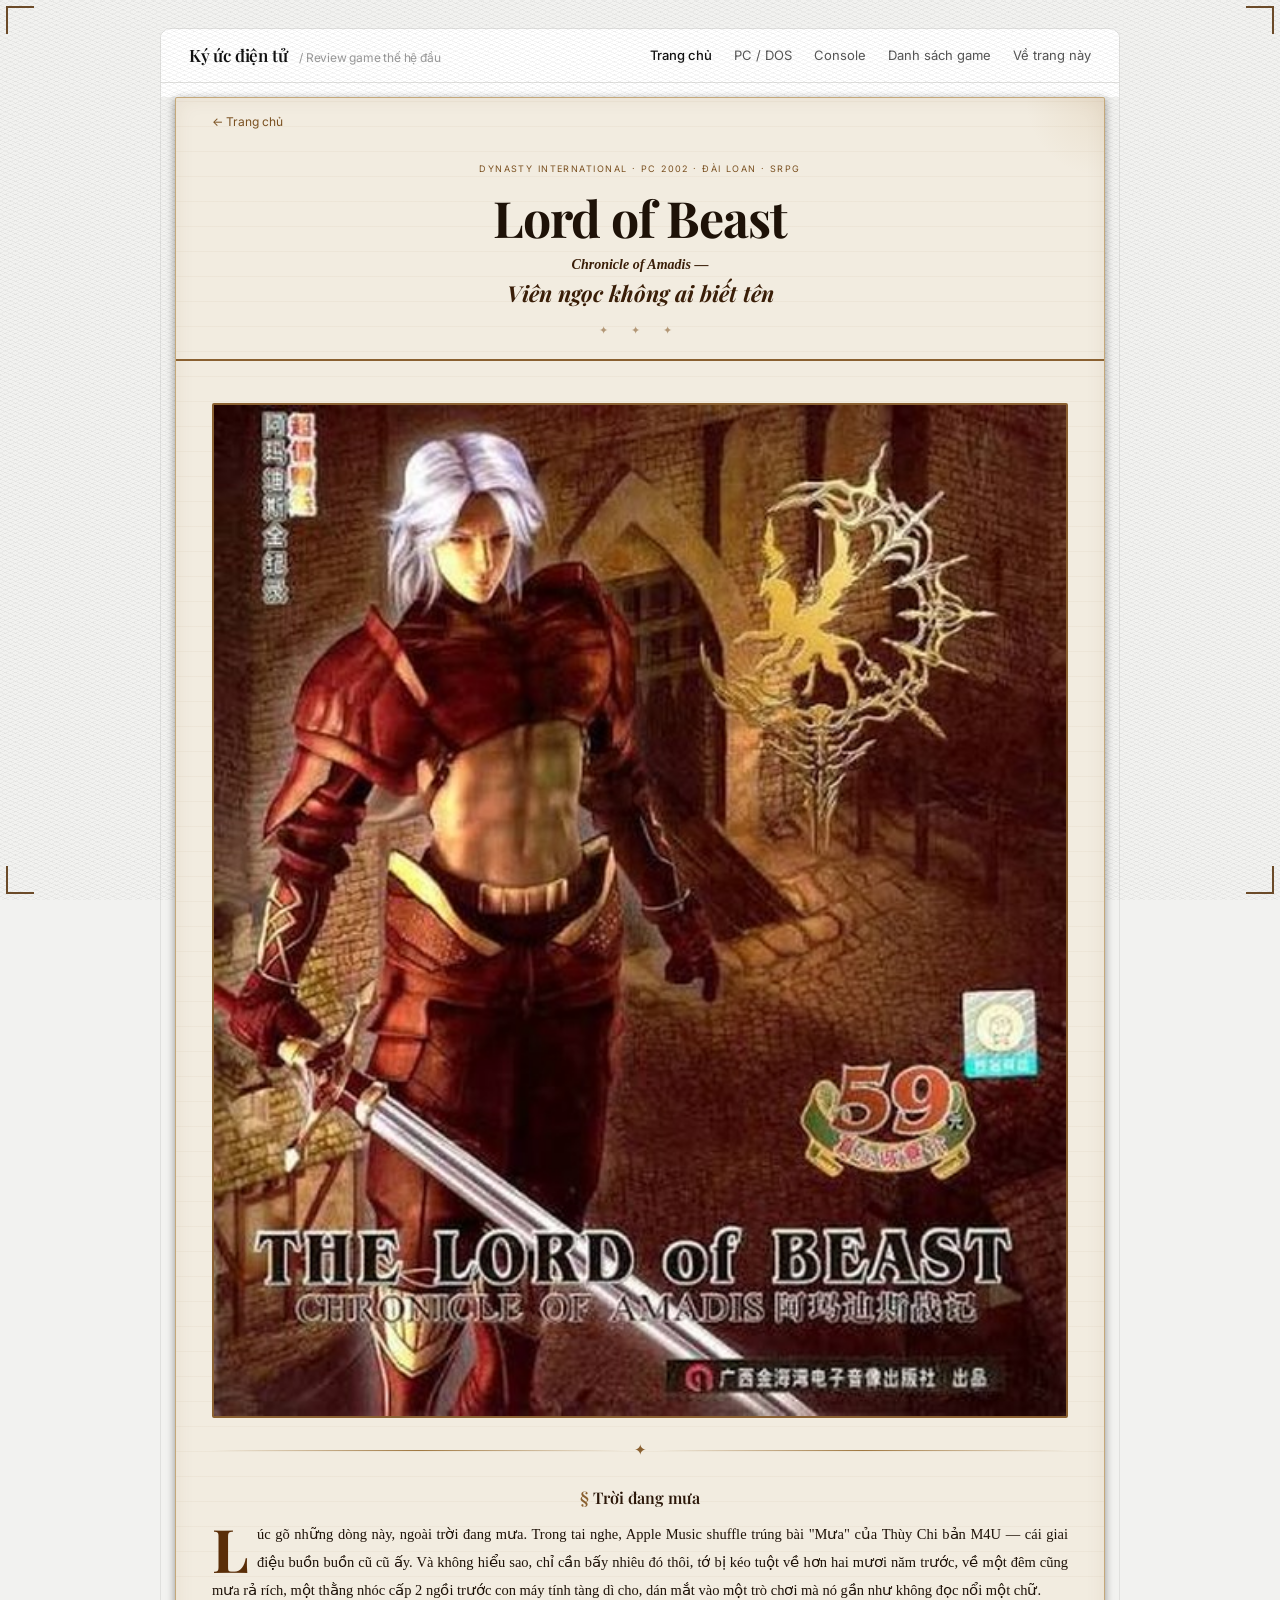
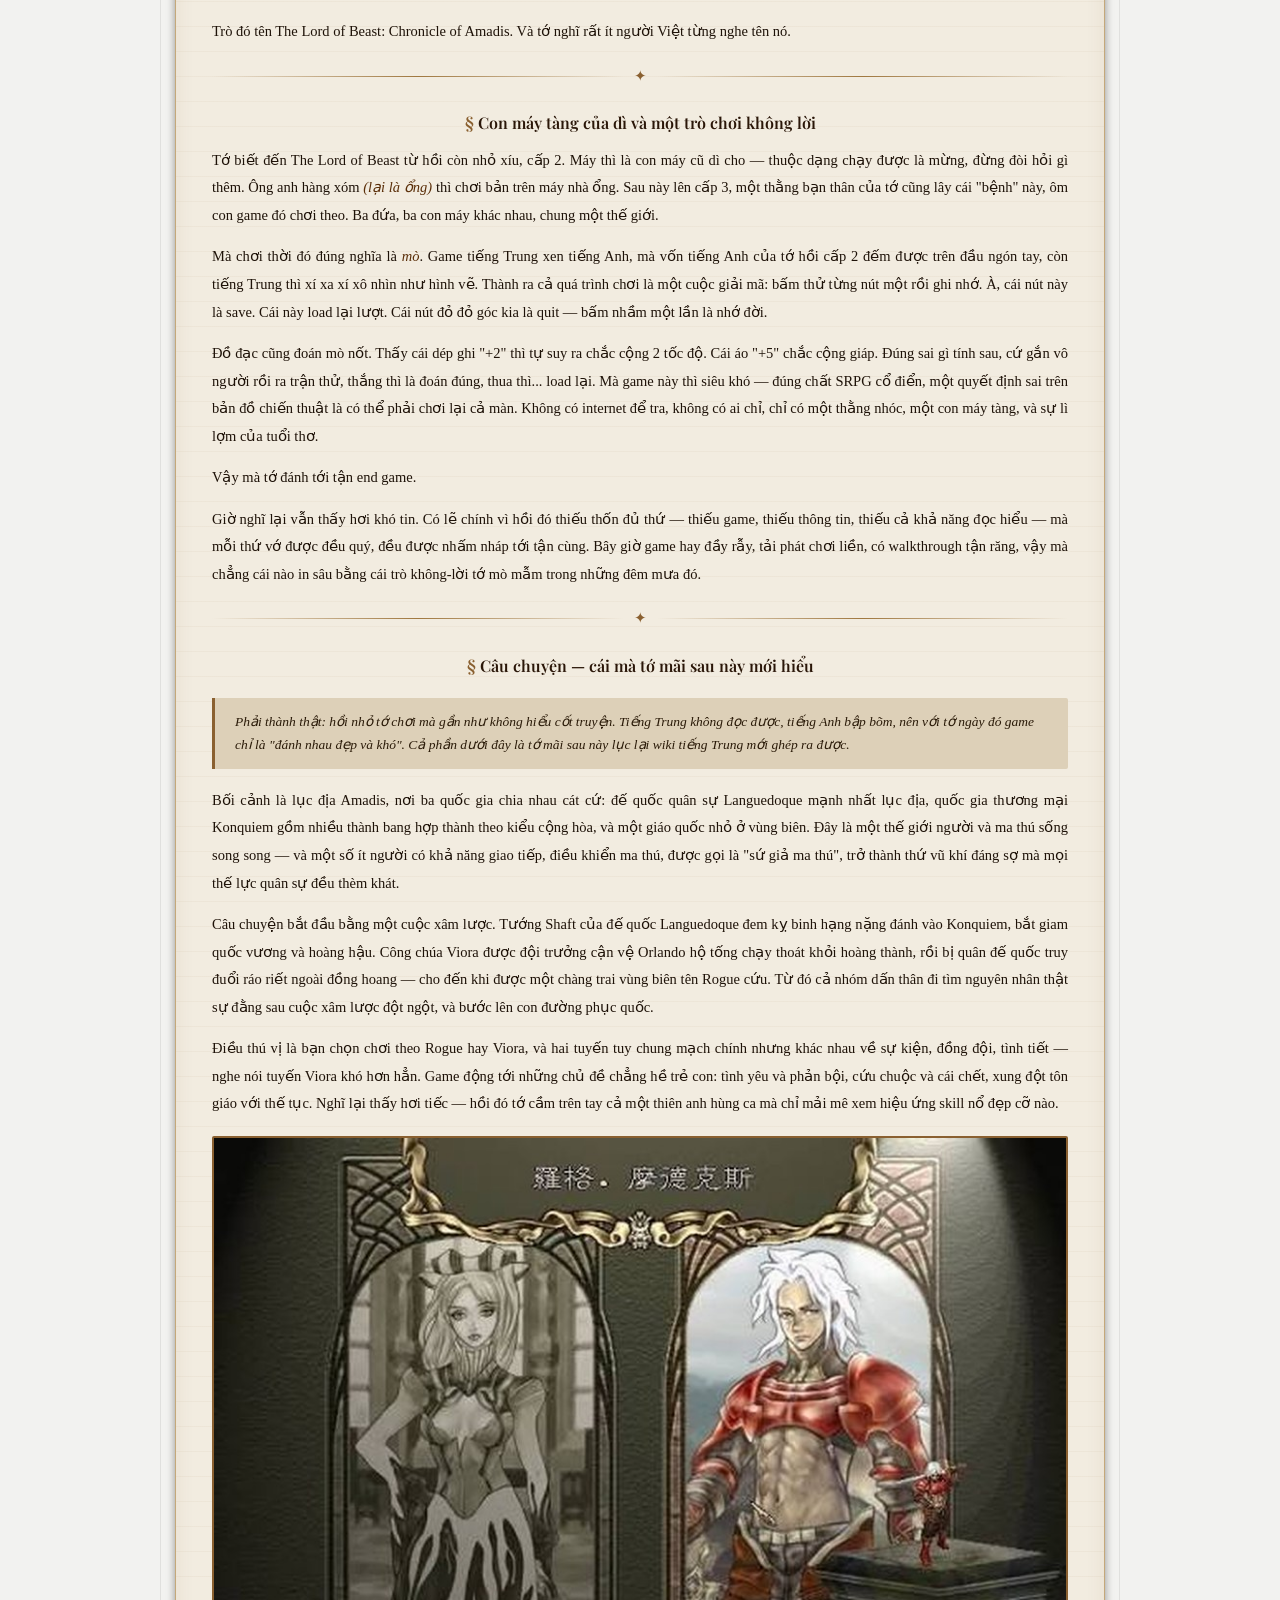
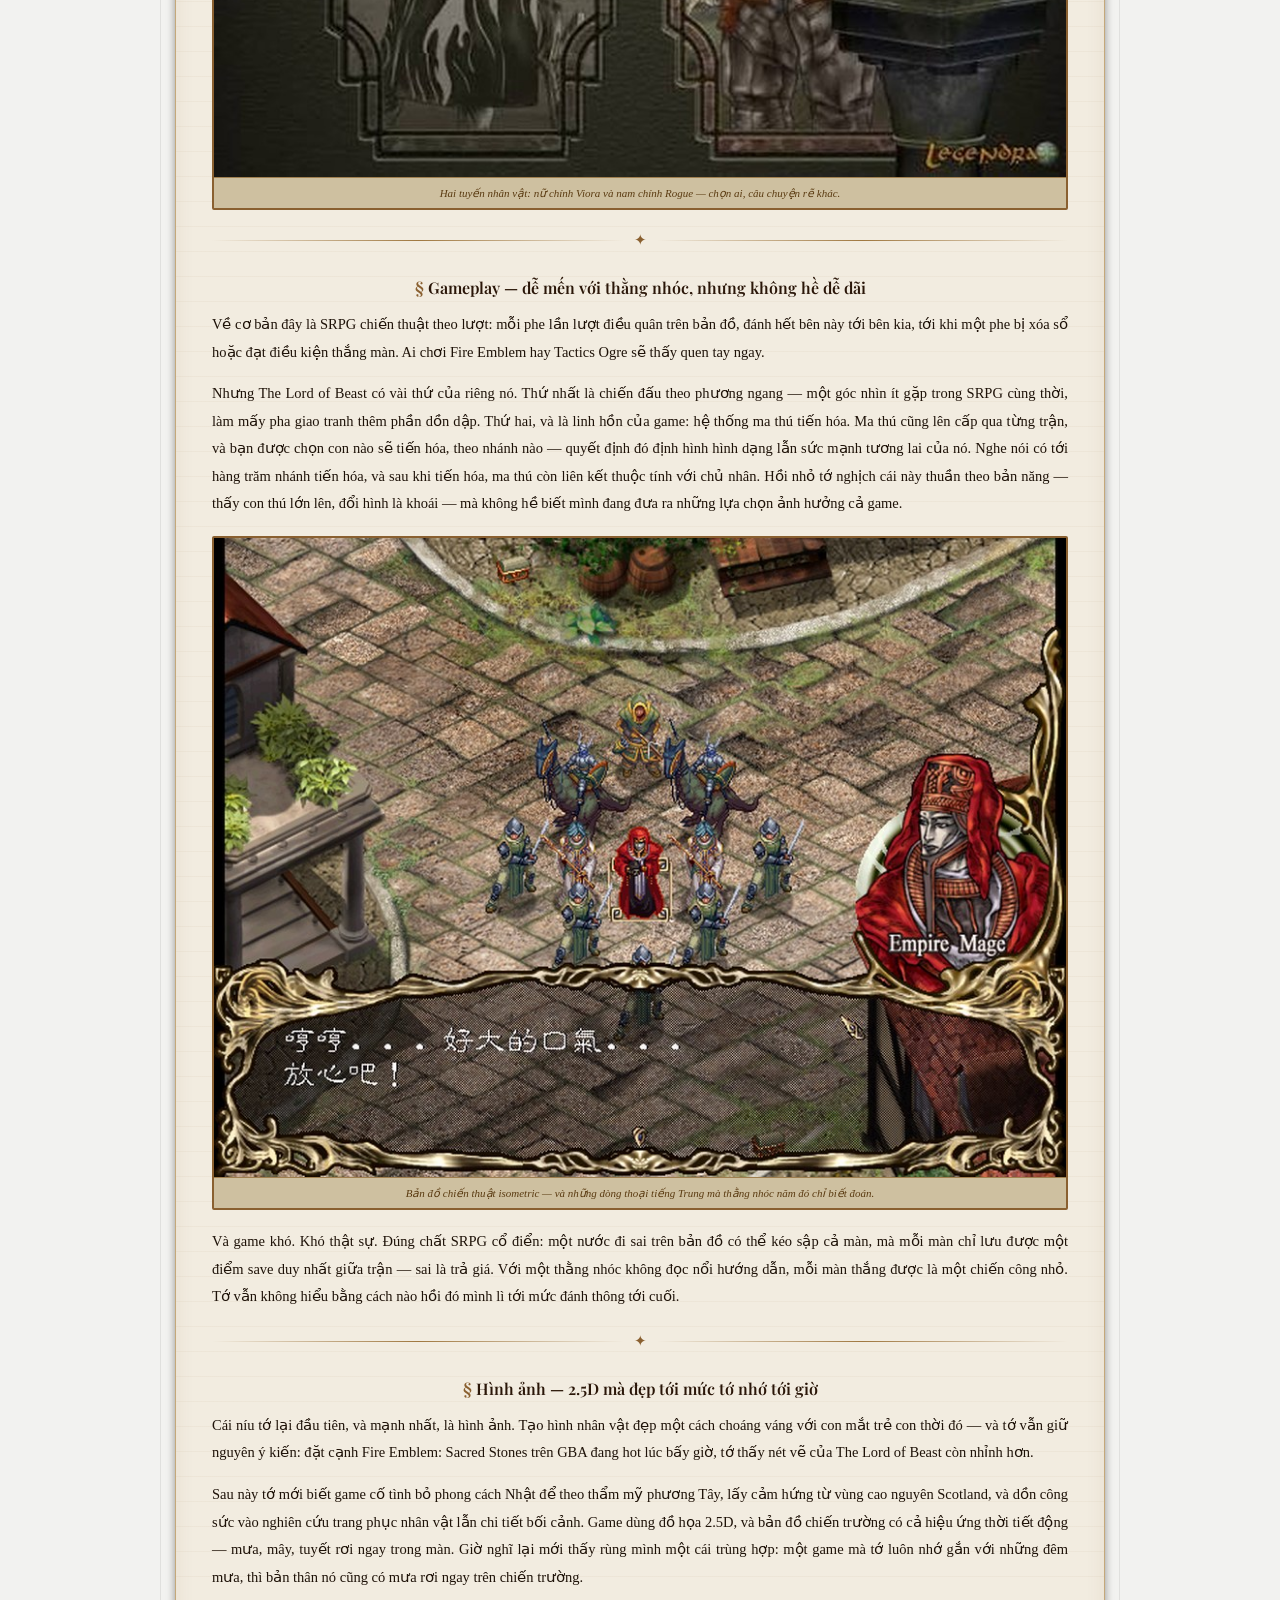
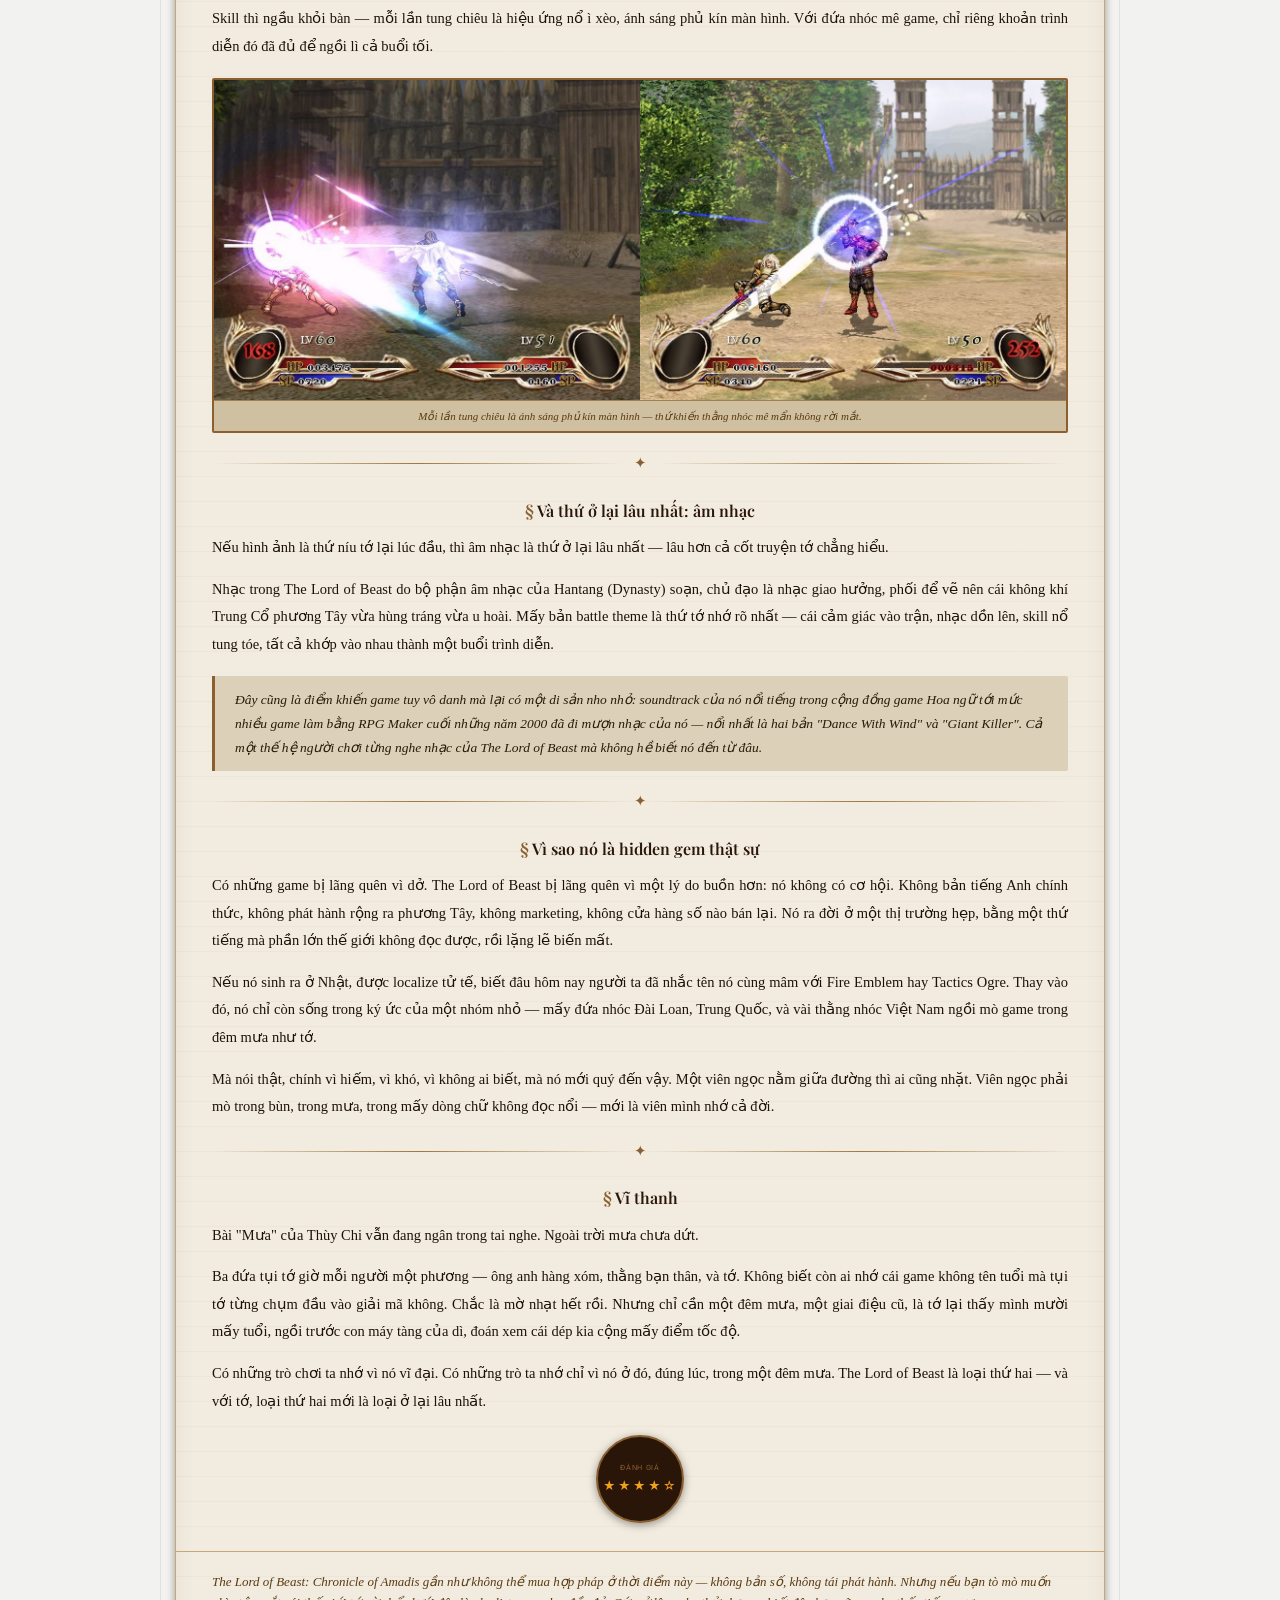
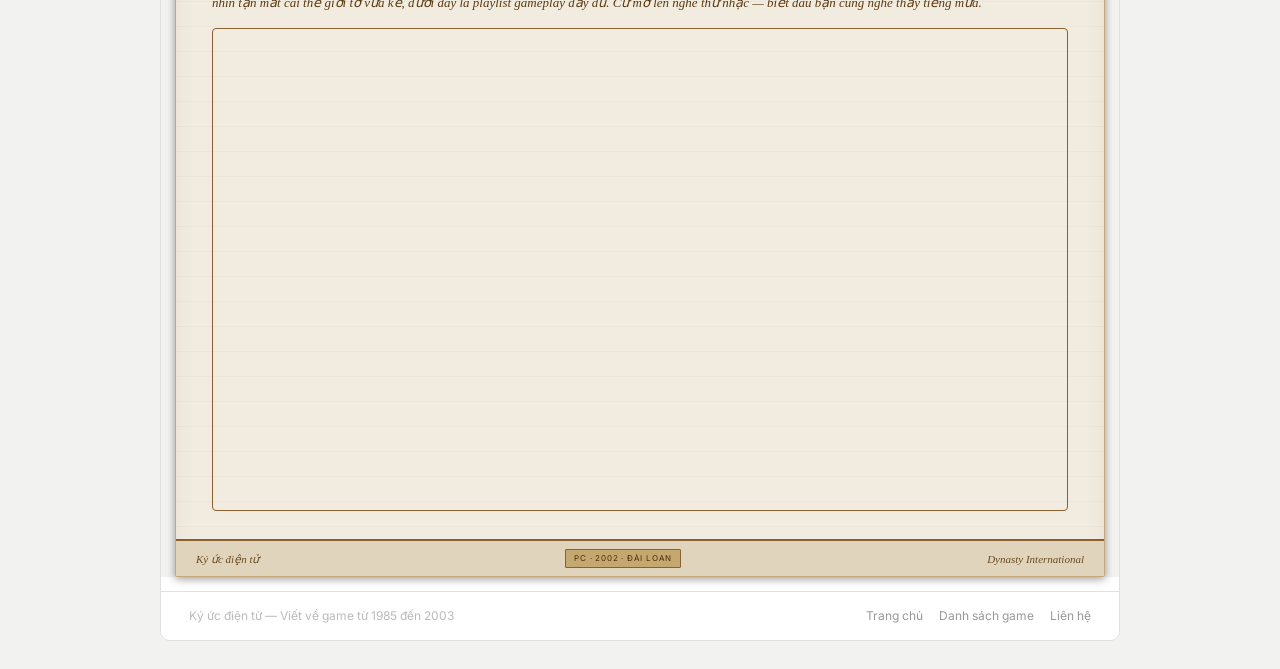
==== amadis.html @ 160c71f7 "Add files via upload" ====
<!DOCTYPE html>
<html lang="vi">
<head>
  <meta charset="UTF-8">
  <meta name="viewport" content="width=device-width, initial-scale=1.0">
  <title>The Lord of Beast — Ký ức điện tử</title>
  <link rel="preconnect" href="https://fonts.googleapis.com">
  <link href="https://fonts.googleapis.com/css2?family=Playfair+Display:ital,wght@0,400;0,600;0,700;1,400;1,700&family=Inter:wght@400;500&family=IM+Fell+English:ital@0;1&display=swap" rel="stylesheet">
  <link rel="stylesheet" href="style.css">
</head>
<body>

<div class="site">

  <!-- ── Nav ── -->
  <header class="topbar">
    <a href="index.html" class="logo">Ký ức điện tử <span>/ Review game thế hệ đầu</span></a>
    <nav>
      <ul>
        <li><a href="index.html" class="active">Trang chủ</a></li>
        <li><a href="#">PC / DOS</a></li>
        <li><a href="#">Console</a></li>
        <li><a href="#">Danh sách game</a></li>
        <li><a href="#">Về trang này</a></li>
      </ul>
    </nav>
  </header>

  <div id="view-amadis" class="view active">
    <div style="padding:0;background:#f2f2f0;">
    <div class="lw">
      <div class="lc2 tl"></div><div class="lc2 tr"></div>
      <div class="lc2 bl"></div><div class="lc2 br"></div>
      <div class="li">
        <div class="pg">
          <div class="pgi">

            <button class="back" onclick="location.href='index.html'">← Trang chủ</button>

            <div class="ph">
              <div class="ey">Dynasty International · PC 2002 · Đài Loan · SRPG</div>
              <div class="gtr">
                <span class="gtm">Lord of Beast</span>
              </div>
              <div class="ps1">Chronicle of Amadis —</div>
              <div class="ps2">Viên ngọc không ai biết tên</div>
              <div class="ho">✦ ✦ ✦</div>
            </div>

            <div class="pb">

              <div class="imf" style="margin-bottom:20px;"><img src="lob-cover.jpg" alt="The Lord of Beast — cover"></div>

              <div class="do">✦</div>
              <h2 class="bh">Trời đang mưa</h2>

              <p class="bp dc">Lúc gõ những dòng này, ngoài trời đang mưa. Trong tai nghe, Apple Music shuffle trúng bài "Mưa" của Thùy Chi bản M4U — cái giai điệu buồn buồn cũ cũ ấy. Và không hiểu sao, chỉ cần bấy nhiêu đó thôi, tớ bị kéo tuột về hơn hai mươi năm trước, về một đêm cũng mưa rả rích, một thằng nhóc cấp 2 ngồi trước con máy tính tàng dì cho, dán mắt vào một trò chơi mà nó gần như không đọc nổi một chữ.</p>

              <p class="bp">Trò đó tên The Lord of Beast: Chronicle of Amadis. Và tớ nghĩ rất ít người Việt từng nghe tên nó.</p>

              <div class="do">✦</div>
              <h2 class="bh">Con máy tàng của dì và một trò chơi không lời</h2>

              <p class="bp">Tớ biết đến The Lord of Beast từ hồi còn nhỏ xíu, cấp 2. Máy thì là con máy cũ dì cho — thuộc dạng chạy được là mừng, đừng đòi hỏi gì thêm. Ông anh hàng xóm <em>(lại là ổng)</em> thì chơi bản trên máy nhà ổng. Sau này lên cấp 3, một thằng bạn thân của tớ cũng lây cái "bệnh" này, ôm con game đó chơi theo. Ba đứa, ba con máy khác nhau, chung một thế giới.</p>

              <p class="bp">Mà chơi thời đó đúng nghĩa là <em>mò</em>. Game tiếng Trung xen tiếng Anh, mà vốn tiếng Anh của tớ hồi cấp 2 đếm được trên đầu ngón tay, còn tiếng Trung thì xí xa xí xô nhìn như hình vẽ. Thành ra cả quá trình chơi là một cuộc giải mã: bấm thử từng nút một rồi ghi nhớ. À, cái nút này là save. Cái này load lại lượt. Cái nút đỏ đỏ góc kia là quit — bấm nhầm một lần là nhớ đời.</p>

              <p class="bp">Đồ đạc cũng đoán mò nốt. Thấy cái dép ghi "+2" thì tự suy ra chắc cộng 2 tốc độ. Cái áo "+5" chắc cộng giáp. Đúng sai gì tính sau, cứ gắn vô người rồi ra trận thử, thắng thì là đoán đúng, thua thì... load lại. Mà game này thì siêu khó — đúng chất SRPG cổ điển, một quyết định sai trên bản đồ chiến thuật là có thể phải chơi lại cả màn. Không có internet để tra, không có ai chỉ, chỉ có một thằng nhóc, một con máy tàng, và sự lì lợm của tuổi thơ.</p>

              <p class="bp">Vậy mà tớ đánh tới tận end game.</p>

              <p class="bp">Giờ nghĩ lại vẫn thấy hơi khó tin. Có lẽ chính vì hồi đó thiếu thốn đủ thứ — thiếu game, thiếu thông tin, thiếu cả khả năng đọc hiểu — mà mỗi thứ vớ được đều quý, đều được nhấm nháp tới tận cùng. Bây giờ game hay đầy rẫy, tải phát chơi liền, có walkthrough tận răng, vậy mà chẳng cái nào in sâu bằng cái trò không-lời tớ mò mẫm trong những đêm mưa đó.</p>

              <div class="do">✦</div>
              <h2 class="bh">Câu chuyện — cái mà tớ mãi sau này mới hiểu</h2>

              <div class="an"><p>Phải thành thật: hồi nhỏ tớ chơi mà gần như không hiểu cốt truyện. Tiếng Trung không đọc được, tiếng Anh bập bõm, nên với tớ ngày đó game chỉ là "đánh nhau đẹp và khó". Cả phần dưới đây là tớ mãi sau này lục lại wiki tiếng Trung mới ghép ra được.</p></div>

              <p class="bp">Bối cảnh là lục địa Amadis, nơi ba quốc gia chia nhau cát cứ: đế quốc quân sự Languedoque mạnh nhất lục địa, quốc gia thương mại Konquiem gồm nhiều thành bang hợp thành theo kiểu cộng hòa, và một giáo quốc nhỏ ở vùng biên. Đây là một thế giới người và ma thú sống song song — và một số ít người có khả năng giao tiếp, điều khiển ma thú, được gọi là "sứ giả ma thú", trở thành thứ vũ khí đáng sợ mà mọi thế lực quân sự đều thèm khát.</p>

              <p class="bp">Câu chuyện bắt đầu bằng một cuộc xâm lược. Tướng Shaft của đế quốc Languedoque đem kỵ binh hạng nặng đánh vào Konquiem, bắt giam quốc vương và hoàng hậu. Công chúa Viora được đội trưởng cận vệ Orlando hộ tống chạy thoát khỏi hoàng thành, rồi bị quân đế quốc truy đuổi ráo riết ngoài đồng hoang — cho đến khi được một chàng trai vùng biên tên Rogue cứu. Từ đó cả nhóm dấn thân đi tìm nguyên nhân thật sự đằng sau cuộc xâm lược đột ngột, và bước lên con đường phục quốc.</p>

              <p class="bp">Điều thú vị là bạn chọn chơi theo Rogue hay Viora, và hai tuyến tuy chung mạch chính nhưng khác nhau về sự kiện, đồng đội, tình tiết — nghe nói tuyến Viora khó hơn hẳn. Game động tới những chủ đề chẳng hề trẻ con: tình yêu và phản bội, cứu chuộc và cái chết, xung đột tôn giáo với thế tục. Nghĩ lại thấy hơi tiếc — hồi đó tớ cầm trên tay cả một thiên anh hùng ca mà chỉ mải mê xem hiệu ứng skill nổ đẹp cỡ nào.</p>

              <div class="imf">
                <img src="lob-chars.jpg" alt="Rogue và Viora">
                <div class="imc">Hai tuyến nhân vật: nữ chính Viora và nam chính Rogue — chọn ai, câu chuyện rẽ khác.</div>
              </div>

              <div class="do">✦</div>
              <h2 class="bh">Gameplay — dễ mến với thằng nhóc, nhưng không hề dễ dãi</h2>

              <p class="bp">Về cơ bản đây là SRPG chiến thuật theo lượt: mỗi phe lần lượt điều quân trên bản đồ, đánh hết bên này tới bên kia, tới khi một phe bị xóa sổ hoặc đạt điều kiện thắng màn. Ai chơi Fire Emblem hay Tactics Ogre sẽ thấy quen tay ngay.</p>

              <p class="bp">Nhưng The Lord of Beast có vài thứ của riêng nó. Thứ nhất là chiến đấu theo phương ngang — một góc nhìn ít gặp trong SRPG cùng thời, làm mấy pha giao tranh thêm phần dồn dập. Thứ hai, và là linh hồn của game: hệ thống ma thú tiến hóa. Ma thú cũng lên cấp qua từng trận, và bạn được chọn con nào sẽ tiến hóa, theo nhánh nào — quyết định đó định hình hình dạng lẫn sức mạnh tương lai của nó. Nghe nói có tới hàng trăm nhánh tiến hóa, và sau khi tiến hóa, ma thú còn liên kết thuộc tính với chủ nhân. Hồi nhỏ tớ nghịch cái này thuần theo bản năng — thấy con thú lớn lên, đổi hình là khoái — mà không hề biết mình đang đưa ra những lựa chọn ảnh hưởng cả game.</p>

              <div class="imf">
                <img src="lob-gameplay.jpg" alt="The Lord of Beast — bản đồ chiến thuật">
                <div class="imc">Bản đồ chiến thuật isometric — và những dòng thoại tiếng Trung mà thằng nhóc năm đó chỉ biết đoán.</div>
              </div>

              <p class="bp">Và game khó. Khó thật sự. Đúng chất SRPG cổ điển: một nước đi sai trên bản đồ có thể kéo sập cả màn, mà mỗi màn chỉ lưu được một điểm save duy nhất giữa trận — sai là trả giá. Với một thằng nhóc không đọc nổi hướng dẫn, mỗi màn thắng được là một chiến công nhỏ. Tớ vẫn không hiểu bằng cách nào hồi đó mình lì tới mức đánh thông tới cuối.</p>

              <div class="do">✦</div>
              <h2 class="bh">Hình ảnh — 2.5D mà đẹp tới mức tớ nhớ tới giờ</h2>

              <p class="bp">Cái níu tớ lại đầu tiên, và mạnh nhất, là hình ảnh. Tạo hình nhân vật đẹp một cách choáng váng với con mắt trẻ con thời đó — và tớ vẫn giữ nguyên ý kiến: đặt cạnh Fire Emblem: Sacred Stones trên GBA đang hot lúc bấy giờ, tớ thấy nét vẽ của The Lord of Beast còn nhỉnh hơn.</p>

              <p class="bp">Sau này tớ mới biết game cố tình bỏ phong cách Nhật để theo thẩm mỹ phương Tây, lấy cảm hứng từ vùng cao nguyên Scotland, và dồn công sức vào nghiên cứu trang phục nhân vật lẫn chi tiết bối cảnh. Game dùng đồ họa 2.5D, và bản đồ chiến trường có cả hiệu ứng thời tiết động — mưa, mây, tuyết rơi ngay trong màn. Giờ nghĩ lại mới thấy rùng mình một cái trùng hợp: một game mà tớ luôn nhớ gắn với những đêm mưa, thì bản thân nó cũng có mưa rơi ngay trên chiến trường.</p>

              <p class="bp">Skill thì ngầu khỏi bàn — mỗi lần tung chiêu là hiệu ứng nổ ì xèo, ánh sáng phủ kín màn hình. Với đứa nhóc mê game, chỉ riêng khoản trình diễn đó đã đủ để ngồi lì cả buổi tối.</p>

              <div class="imf">
                <div class="ig">
                  <img src="lob-skill1.jpg" alt="Skill effect 1">
                  <img src="lob-skill2.jpg" alt="Skill effect 2">
                </div>
                <div class="imc">Mỗi lần tung chiêu là ánh sáng phủ kín màn hình — thứ khiến thằng nhóc mê mẩn không rời mắt.</div>
              </div>

              <div class="do">✦</div>
              <h2 class="bh">Và thứ ở lại lâu nhất: âm nhạc</h2>

              <p class="bp">Nếu hình ảnh là thứ níu tớ lại lúc đầu, thì âm nhạc là thứ ở lại lâu nhất — lâu hơn cả cốt truyện tớ chẳng hiểu.</p>

              <p class="bp">Nhạc trong The Lord of Beast do bộ phận âm nhạc của Hantang (Dynasty) soạn, chủ đạo là nhạc giao hưởng, phối để vẽ nên cái không khí Trung Cổ phương Tây vừa hùng tráng vừa u hoài. Mấy bản battle theme là thứ tớ nhớ rõ nhất — cái cảm giác vào trận, nhạc dồn lên, skill nổ tung tóe, tất cả khớp vào nhau thành một buổi trình diễn.</p>

              <div class="an"><p>Đây cũng là điểm khiến game tuy vô danh mà lại có một di sản nho nhỏ: soundtrack của nó nổi tiếng trong cộng đồng game Hoa ngữ tới mức nhiều game làm bằng RPG Maker cuối những năm 2000 đã đi mượn nhạc của nó — nổi nhất là hai bản "Dance With Wind" và "Giant Killer". Cả một thế hệ người chơi từng nghe nhạc của The Lord of Beast mà không hề biết nó đến từ đâu.</p></div>

              <div class="do">✦</div>
              <h2 class="bh">Vì sao nó là hidden gem thật sự</h2>

              <p class="bp">Có những game bị lãng quên vì dở. The Lord of Beast bị lãng quên vì một lý do buồn hơn: nó không có cơ hội. Không bản tiếng Anh chính thức, không phát hành rộng ra phương Tây, không marketing, không cửa hàng số nào bán lại. Nó ra đời ở một thị trường hẹp, bằng một thứ tiếng mà phần lớn thế giới không đọc được, rồi lặng lẽ biến mất.</p>

              <p class="bp">Nếu nó sinh ra ở Nhật, được localize tử tế, biết đâu hôm nay người ta đã nhắc tên nó cùng mâm với Fire Emblem hay Tactics Ogre. Thay vào đó, nó chỉ còn sống trong ký ức của một nhóm nhỏ — mấy đứa nhóc Đài Loan, Trung Quốc, và vài thằng nhóc Việt Nam ngồi mò game trong đêm mưa như tớ.</p>

              <p class="bp">Mà nói thật, chính vì hiếm, vì khó, vì không ai biết, mà nó mới quý đến vậy. Một viên ngọc nằm giữa đường thì ai cũng nhặt. Viên ngọc phải mò trong bùn, trong mưa, trong mấy dòng chữ không đọc nổi — mới là viên mình nhớ cả đời.</p>

              <div class="do">✦</div>
              <h2 class="bh">Vĩ thanh</h2>

              <p class="bp">Bài "Mưa" của Thùy Chi vẫn đang ngân trong tai nghe. Ngoài trời mưa chưa dứt.</p>

              <p class="bp">Ba đứa tụi tớ giờ mỗi người một phương — ông anh hàng xóm, thằng bạn thân, và tớ. Không biết còn ai nhớ cái game không tên tuổi mà tụi tớ từng chụm đầu vào giải mã không. Chắc là mờ nhạt hết rồi. Nhưng chỉ cần một đêm mưa, một giai điệu cũ, là tớ lại thấy mình mười mấy tuổi, ngồi trước con máy tàng của dì, đoán xem cái dép kia cộng mấy điểm tốc độ.</p>

              <p class="bp">Có những trò chơi ta nhớ vì nó vĩ đại. Có những trò ta nhớ chỉ vì nó ở đó, đúng lúc, trong một đêm mưa. The Lord of Beast là loại thứ hai — và với tớ, loại thứ hai mới là loại ở lại lâu nhất.</p>

              <div class="rs">
                <span class="rl">Đánh giá</span>
                <span class="rr">★★★★☆</span>
              </div>

            </div>

            <div class="sf">
              <p>The Lord of Beast: Chronicle of Amadis gần như không thể mua hợp pháp ở thời điểm này — không bản số, không tái phát hành. Nhưng nếu bạn tò mò muốn nhìn tận mắt cái thế giới tớ vừa kể, dưới đây là playlist gameplay đầy đủ. Cứ mở lên nghe thử nhạc — biết đâu bạn cũng nghe thấy tiếng mưa.</p>
              <div style="position:relative;width:100%;padding-bottom:56.25%;height:0;border-radius:4px;overflow:hidden;border:1px solid #8a6030;">
                <iframe src="https://www.youtube.com/embed/videoseries?list=PL1SC6rO_Guv-L7mruCZFjlSvQzvjaNAbL" frameborder="0" allowfullscreen style="position:absolute;top:0;left:0;width:100%;height:100%;"></iframe>
              </div>
            </div>

            <div class="pf">
              <span class="pft">Ký ức điện tử</span>
              <span class="pfb">PC · 2002 · Đài Loan</span>
              <span class="pft">Dynasty International</span>
            </div>

          </div>
        </div>
      </div>
    </div>
    </div>
  </div>

  <!-- ── Footer ── -->
  <footer class="site-footer">
    <span>Ký ức điện tử — Viết về game từ 1985 đến 2003</span>
    <nav style="display:flex;gap:16px;">
      <a href="index.html">Trang chủ</a>
      <a href="#">Danh sách game</a>
      <a href="#">Liên hệ</a>
    </nav>
  </footer>

</div>

</body>
</html>
---- style.css ----
/* ============================================================
   KÝ ỨC ĐIỆN TỬ — style.css
   Toàn bộ giao diện của website nằm trong file này.
   Muốn đổi font / màu nền / theme: chỉ cần sửa file này,
   mọi trang sẽ tự động thay đổi theo.
   ============================================================ */

    *, *::before, *::after { box-sizing: border-box; margin: 0; padding: 0; }

    body {
      background: #f2f2f0;
      font-family: 'Inter', sans-serif;
      font-size: 15px;
      line-height: 1.65;
      color: #111;
    }

    /* ── Wrapper ── */
    .site {
      max-width: 960px;
      margin: 28px auto;
      background: #fff;
      border: 1px solid #e0e0de;
      border-radius: 10px;
      overflow: hidden;
    }

    /* ── Nav ── */
    .topbar {
      border-bottom: 1px solid #e0e0de;
      padding: 0 28px;
      display: flex;
      align-items: center;
      justify-content: space-between;
      height: 54px;
      background: #fff;
    }
    .logo {
      font-family: 'Playfair Display', serif;
      font-size: 17px;
      font-weight: 600;
      color: #111;
      text-decoration: none;
      letter-spacing: -0.2px;
    }
    .logo span {
      color: #999;
      font-size: 12px;
      font-weight: 400;
      font-family: 'Inter', sans-serif;
      margin-left: 8px;
    }
    nav ul { display: flex; gap: 22px; list-style: none; }
    nav a { color: #555; font-size: 13px; text-decoration: none; }
    nav a:hover, nav a.active { color: #111; font-weight: 500; }

    /* ── Page views ── */
    .view { display: none; }
    .view.active { display: block; }

    /* ══════════════════════════════
       HOME VIEW
    ══════════════════════════════ */

    /* Featured */
    .hero {
      background: #f7f6f3;
      border-bottom: 1px solid #e0e0de;
      padding: 22px 28px;
      display: flex;
      align-items: center;
      gap: 18px;
      cursor: pointer;
    }
    .hero:hover .hero-title { text-decoration: underline; }
    .hero-label { font-size: 10px; font-weight: 500; letter-spacing: 0.07em; text-transform: uppercase; color: #999; margin-bottom: 5px; }
    .hero-title { font-family: 'Playfair Display', serif; font-size: 21px; font-weight: 600; color: #111; line-height: 1.3; }
    .hero-sub { font-size: 12px; color: #777; margin-top: 4px; }
    .hero-thumb {
      width: 96px; height: 70px; border-radius: 6px;
      flex-shrink: 0; margin-left: auto;
      display: flex; align-items: center; justify-content: center;
    }
    .hero-thumb span { font-size: 11px; font-weight: 600; text-align: center; line-height: 1.4; padding: 6px; }

    /* Body 2-col */
    .body { display: grid; grid-template-columns: 1fr 210px; }
    .main { padding: 22px 28px; border-right: 1px solid #e8e8e6; }
    .section-label {
      font-size: 10px; font-weight: 500; letter-spacing: 0.07em;
      text-transform: uppercase; color: #999;
      margin-bottom: 14px; padding-bottom: 8px;
      border-bottom: 1px solid #e8e8e6;
    }

    /* Article card */
    .article-card {
      display: grid; grid-template-columns: 78px 1fr;
      gap: 14px; padding: 13px 0;
      border-bottom: 1px solid #f0f0ee;
      cursor: pointer;
    }
    .article-card:last-child { border-bottom: none; }
    .article-card:hover .art-title { text-decoration: underline; }
    .thumb {
      width: 78px; height: 56px; border-radius: 5px;
      display: flex; align-items: center; justify-content: center; padding: 6px; flex-shrink: 0;
    }
    .thumb-inner { font-size: 10px; font-weight: 600; text-align: center; line-height: 1.35; letter-spacing: 0.02em; }
    .t-grandia  { background: #1a1030; } .t-grandia  .thumb-inner { color: #c8b4e0; }
    .t-freedom  { background: #0a1a10; } .t-freedom  .thumb-inner { color: #88cc88; }
    .t-blade    { background: #1a0a00; } .t-blade    .thumb-inner { color: #cc8844; }
    .t-amadis   { background: #0a1020; } .t-amadis   .thumb-inner { color: #aabbee; }
    .t-seal     { background: #1a1000; } .t-seal     .thumb-inner { color: #ddbb44; }
    .t-fable    { background: #0d1a0a; } .t-fable    .thumb-inner { color: #88dd66; }
    .art-meta-top { font-size: 10px; color: #999; margin-bottom: 3px; }
    .art-title { font-family: 'Playfair Display', serif; font-size: 14px; font-weight: 600; color: #111; line-height: 1.35; margin-bottom: 4px; }
    .art-excerpt { font-size: 12px; color: #666; line-height: 1.5; }
    .art-meta-bot { display: flex; align-items: center; gap: 8px; margin-top: 5px; }
    .art-date { font-size: 11px; color: #bbb; }
    .rating { font-size: 11px; color: #f0a020; letter-spacing: 1px; }
    .badge {
      display: inline-block; font-size: 9px; padding: 1px 5px;
      border-radius: 3px; font-weight: 500; margin-right: 3px;
    }
    .b-ps1  { background: #ede8f4; color: #5a2a8a; }
    .b-dos  { background: #e8f4e8; color: #2a6a2a; }
    .b-xbox { background: #e8f4ec; color: #1a5c2a; }
    .b-pc   { background: #f0f0f8; color: #3a3a7a; }
    .b-snes { background: #fde8e8; color: #8a2a2a; }
    .b-dc   { background: #e8eef8; color: #1a3a7a; }

    /* Sidebar */
    .sidebar { padding: 20px 16px; background: #faf9f7; }
    .sb-section { margin-bottom: 20px; }
    .sb-label { font-size: 10px; font-weight: 500; letter-spacing: 0.08em; text-transform: uppercase; color: #bbb; margin-bottom: 10px; }
    .sb-item { display: flex; gap: 8px; padding: 7px 0; border-bottom: 1px solid #f0eeec; align-items: flex-start; }
    .sb-item:last-child { border-bottom: none; }
    .sb-num { font-size: 11px; color: #ccc; min-width: 16px; padding-top: 1px; }
    .sb-text { font-size: 12px; color: #333; line-height: 1.4; }
    .sb-platform { font-size: 10px; color: #bbb; margin-top: 1px; }
    .tag-row { display: flex; flex-wrap: wrap; gap: 5px; }
    .tag {
      font-size: 11px; color: #555; background: #f0eeec;
      padding: 3px 9px; border-radius: 20px; cursor: pointer; text-decoration: none;
    }
    .tag:hover { background: #e5e3e0; }

    /* ══════════════════════════════
       ARTICLE VIEW
    ══════════════════════════════ */
    .article-view { padding: 36px 40px 48px; max-width: 720px; }
    .back-btn {
      display: inline-flex; align-items: center; gap: 6px;
      font-size: 12px; color: #999; cursor: pointer;
      margin-bottom: 28px; text-decoration: none;
      border: none; background: none; padding: 0;
    }
    .back-btn:hover { color: #333; }
    .art-eyebrow { font-size: 10px; font-weight: 500; letter-spacing: 0.07em; text-transform: uppercase; color: #999; margin-bottom: 8px; }
    .art-header-title { font-family: 'Playfair Display', serif; font-size: 28px; font-weight: 600; line-height: 1.25; color: #111; margin-bottom: 10px; }
    .art-byline { font-size: 12px; color: #aaa; margin-bottom: 28px; padding-bottom: 22px; border-bottom: 1px solid #e8e8e6; }
    .art-body h2 {
      font-family: 'Playfair Display', serif;
      font-size: 18px; font-weight: 600; color: #111;
      margin: 28px 0 10px;
    }
    .art-body p { font-size: 15px; color: #222; line-height: 1.75; margin-bottom: 14px; }
    .art-body em { font-style: italic; color: #555; }
    .art-footer {
      margin-top: 36px; padding-top: 20px;
      border-top: 1px solid #e8e8e6;
      font-size: 12px; color: #aaa; font-style: italic;
    }

    /* ── Footer ── */
    .site-footer {
      background: #fff; border-top: 1px solid #e0e0de;
      padding: 14px 28px;
      display: flex; justify-content: space-between; align-items: center;
    }
    .site-footer span { font-size: 12px; color: #bbb; }
    .site-footer nav a { font-size: 12px; color: #999; }

/* ============================================================
   THEME BÀI VIẾT "SÁCH DA" (.lw)
   Dùng cho: Grandia II, The Lord of Beast, Fable
   ============================================================ */
0,600;0,700;1,400;1,700&family=IM+Fell+English:ital@0;1&display=swap');
      .lw{background:#2a1f14;border-radius:3px;border:2px solid #6b4a28;box-shadow:inset 0 0 40px rgba(0,0,0,.5),4px 4px 0 #1a1008,8px 8px 0 #0f0804;overflow:hidden;position:relative;margin:28px auto;max-width:900px;}
      .lw::before{content:'';position:absolute;inset:0;background-image:repeating-linear-gradient(23deg,transparent,transparent 3px,rgba(0,0,0,.04) 3px,rgba(0,0,0,.04) 4px),repeating-linear-gradient(-23deg,transparent,transparent 3px,rgba(0,0,0,.03) 3px,rgba(0,0,0,.03) 4px);pointer-events:none;z-index:0;}
      .lw .li{position:relative;z-index:1;}
      .lw .pg{background:#f2ece0;margin:14px;border-radius:2px;border:1px solid #c4a87a;box-shadow:inset 0 0 20px rgba(100,70,30,.08),0 2px 8px rgba(0,0,0,.4);overflow:hidden;position:relative;}
      .lw .pg::before{content:'';position:absolute;inset:0;background-image:repeating-linear-gradient(0deg,transparent,transparent 24px,rgba(150,110,60,.05) 24px,rgba(150,110,60,.05) 25px);pointer-events:none;z-index:0;}
      .lw .pg::after{content:'';position:absolute;top:0;right:0;width:80px;height:80px;background:radial-gradient(circle at top right,rgba(160,110,40,.1),transparent 70%);pointer-events:none;z-index:0;}
      .lw .pgi{position:relative;z-index:1;}
      .lw .ph{border-bottom:2px double #8a6030;padding:28px 32px 20px;text-align:center;}
      .lw .ey{font-family:'Inter',sans-serif;font-size:9px;letter-spacing:.16em;text-transform:uppercase;color:#7a5020;margin-bottom:16px;}
      .lw .gtr{display:flex;align-items:baseline;justify-content:center;gap:10px;margin-bottom:10px;}
      .lw .gtm{font-family:'Playfair Display',serif;font-size:50px;font-weight:700;color:#1e1208;line-height:1;letter-spacing:-1px;}
      .lw .gtii{font-family:'Playfair Display',serif;font-size:34px;font-weight:400;font-style:italic;color:#5a2e08;letter-spacing:2px;}
      .lw .ps1{font-family:'IM Fell English',serif;font-size:14px;font-style:italic;font-weight:700;color:#3a1e08;margin-top:8px;}
      .lw .ps2{font-family:'Playfair Display',serif;font-size:22px;font-weight:700;font-style:italic;color:#3a1e08;margin-top:3px;line-height:1.3;}
      .lw .ho{margin-top:14px;color:#8a6030;font-size:11px;letter-spacing:10px;opacity:.6;}
      .lw .pb{padding:24px 36px 28px;}
      .lw .back{display:inline-flex;align-items:center;gap:6px;font-size:12px;color:#7a5020;cursor:pointer;margin:16px 0 0 36px;border:none;background:none;font-family:'Inter',sans-serif;padding:0;}
      .lw .back:hover{color:#3a1e08;}
      .lw p.bp{font-family:'IM Fell English',serif;font-size:14.5px;line-height:1.9;color:#1e1208;margin-bottom:14px;text-align:justify;hyphens:auto;}
      .lw p.bp em{color:#5a2e08;}
      .lw p.bp.dc::first-letter{float:left;font-family:'Playfair Display',serif;font-size:60px;font-weight:700;line-height:.76;margin:5px 8px 0 0;color:#5a2e08;}
      .lw h2.bh{font-family:'Playfair Display',serif;font-size:16px;font-weight:600;color:#2a1608;text-align:center;margin:22px 0 10px;}
      .lw h2.bh::before{content:'§ ';color:#8a6030;}
      .lw .do{text-align:center;color:#8a6030;margin:18px 0;display:flex;align-items:center;gap:10px;}
      .lw .do::before,.lw .do::after{content:'';flex:1;height:1px;background:linear-gradient(to right,transparent,#a07840,transparent);}
      .lw .an{background:#ddd0b8;border-left:3px solid #8a6030;border-radius:0 2px 2px 0;margin:18px 0;padding:12px 16px 12px 20px;}
      .lw .an p{font-family:'IM Fell English',serif;font-style:italic;font-size:13.5px;line-height:1.75;color:#2a1a08;margin:0;}
      .lw .imf{border:2px solid #8a6030;border-radius:2px;margin:18px 0;overflow:hidden;}
      .lw .imf img{width:100%;display:block;}
      .lw .imf .ig{display:grid;grid-template-columns:1fr 1fr;}
      .lw .imf .ig img{width:100%;display:block;}
      .lw .imc{padding:6px 12px;font-family:'IM Fell English',serif;font-style:italic;font-size:11px;color:#5a3a10;text-align:center;border-top:1px solid #a08050;background:#cec0a0;}
      .lw .rs{width:88px;height:88px;border-radius:50%;background:#2a1608;border:2px solid #8a6030;display:flex;flex-direction:column;align-items:center;justify-content:center;margin:20px auto 0;box-shadow:0 2px 8px rgba(0,0,0,.4);}
      .lw .rs .rl{font-family:'Inter',sans-serif;font-size:7px;text-transform:uppercase;letter-spacing:.1em;color:#8a6030;}
      .lw .rs .rr{color:#f0a020;font-size:12px;letter-spacing:2px;margin-top:2px;}
      .lw .pf{border-top:2px double #8a6030;padding:8px 20px;display:flex;justify-content:space-between;align-items:center;background:#e0d5bc;}
      .lw .pft{font-family:'IM Fell English',serif;font-style:italic;font-size:11px;color:#6b4a20;}
      .lw .pfb{font-family:'Inter',sans-serif;font-size:8px;text-transform:uppercase;letter-spacing:.1em;color:#4a2e08;background:#c4a870;border:1px solid #8a6030;padding:2px 8px;border-radius:1px;}
      .lw .sf{padding:20px 36px 28px;border-top:1px solid #c4a87a;}
      .lw .sf p{font-family:'IM Fell English',serif;font-style:italic;font-size:13px;color:#5a3a10;margin-bottom:14px;line-height:1.6;}
      .lc2{position:absolute;width:28px;height:28px;border-color:#6b4a28;border-style:solid;z-index:2;}
      .lc2.tl{top:6px;left:6px;border-width:2px 0 0 2px;}
      .lc2.tr{top:6px;right:6px;border-width:2px 2px 0 0;}
      .lc2.bl{bottom:6px;left:6px;border-width:0 0 2px 2px;}
      .lc2.br{bottom:6px;right:6px;border-width:0 2px 2px 0;}
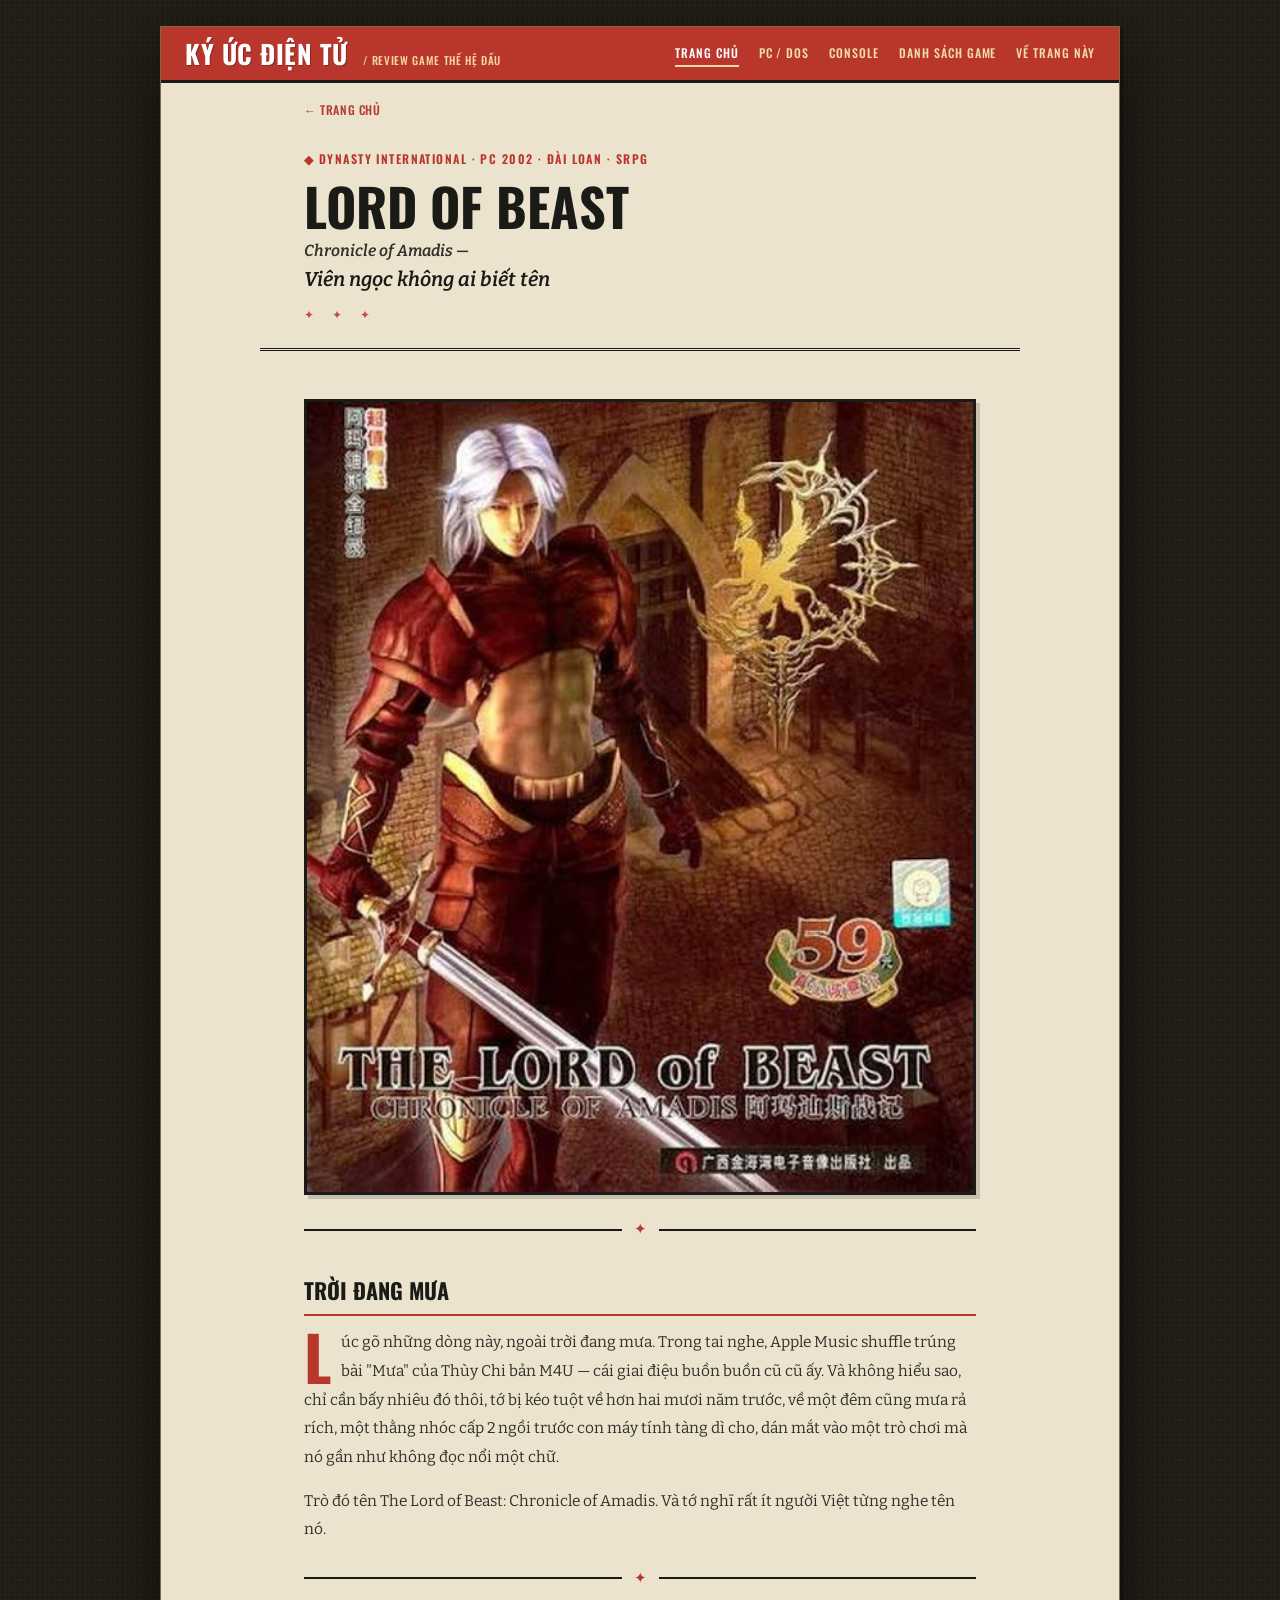
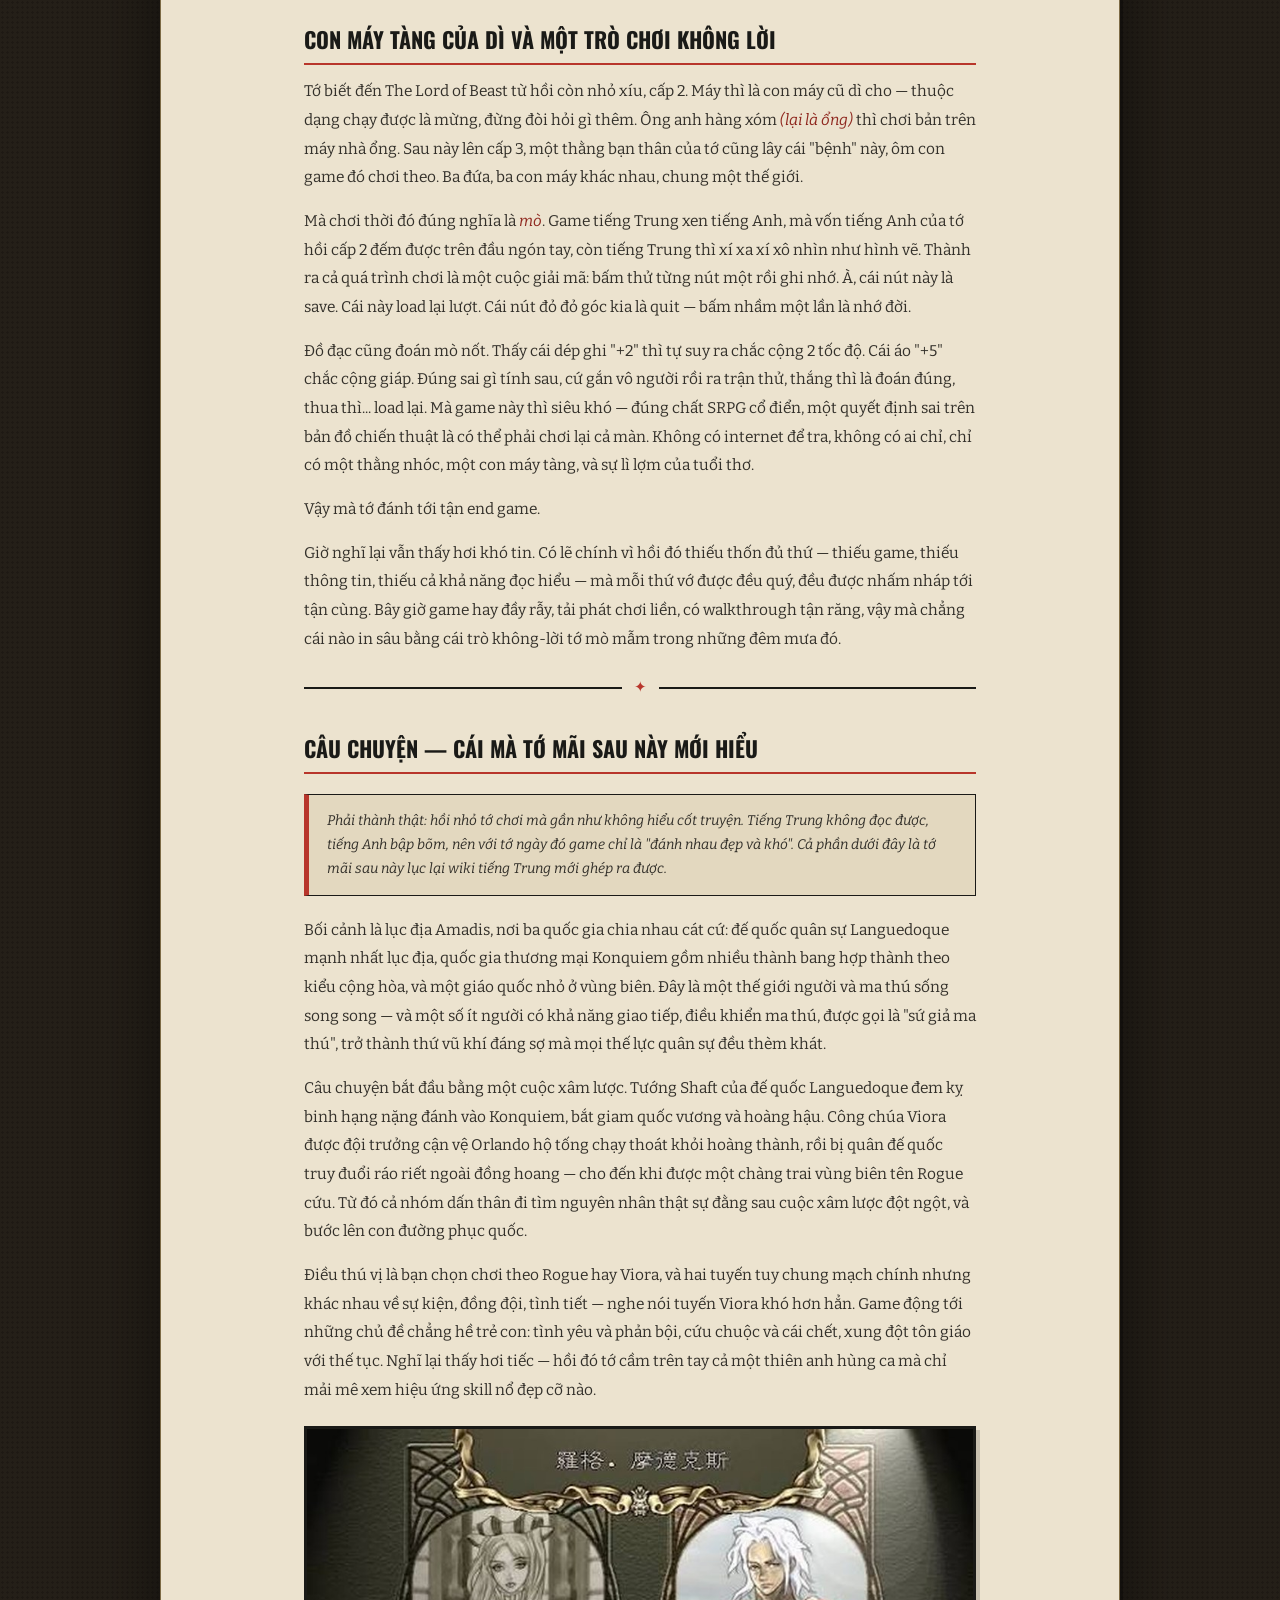
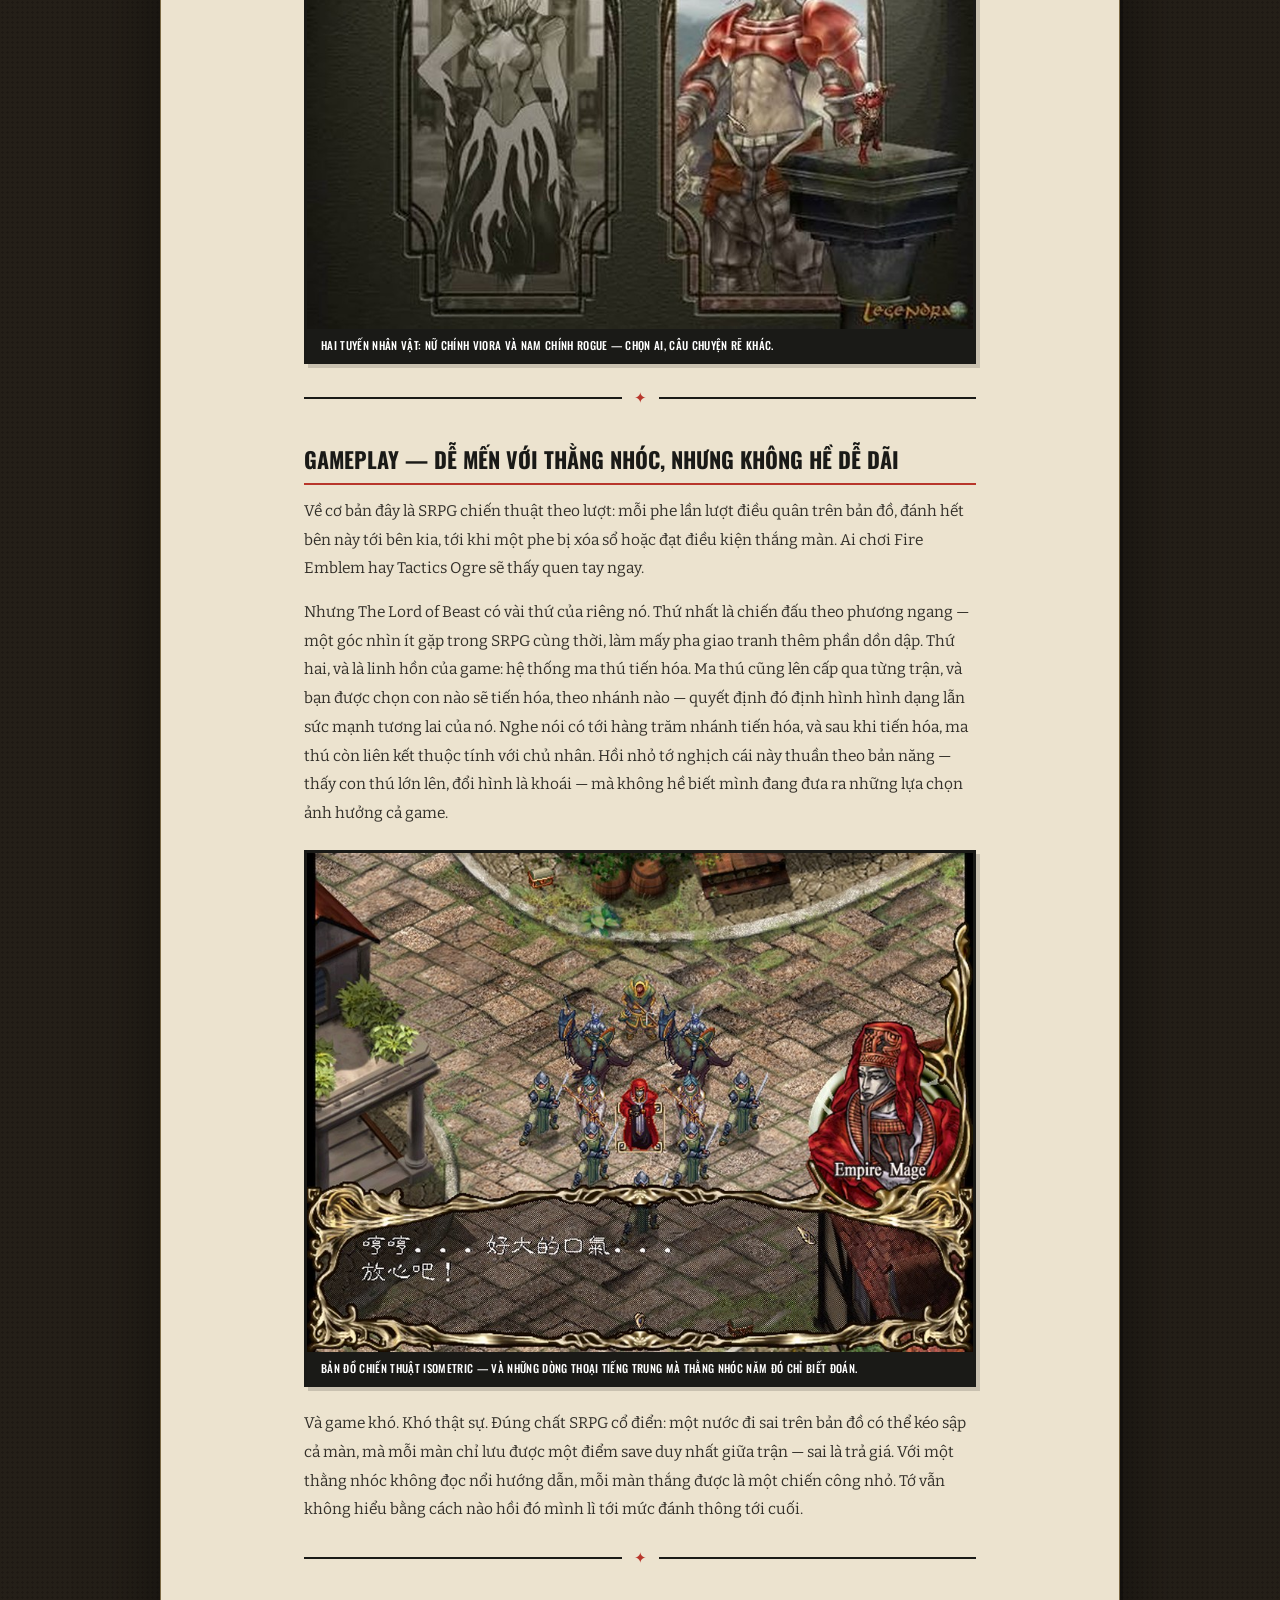
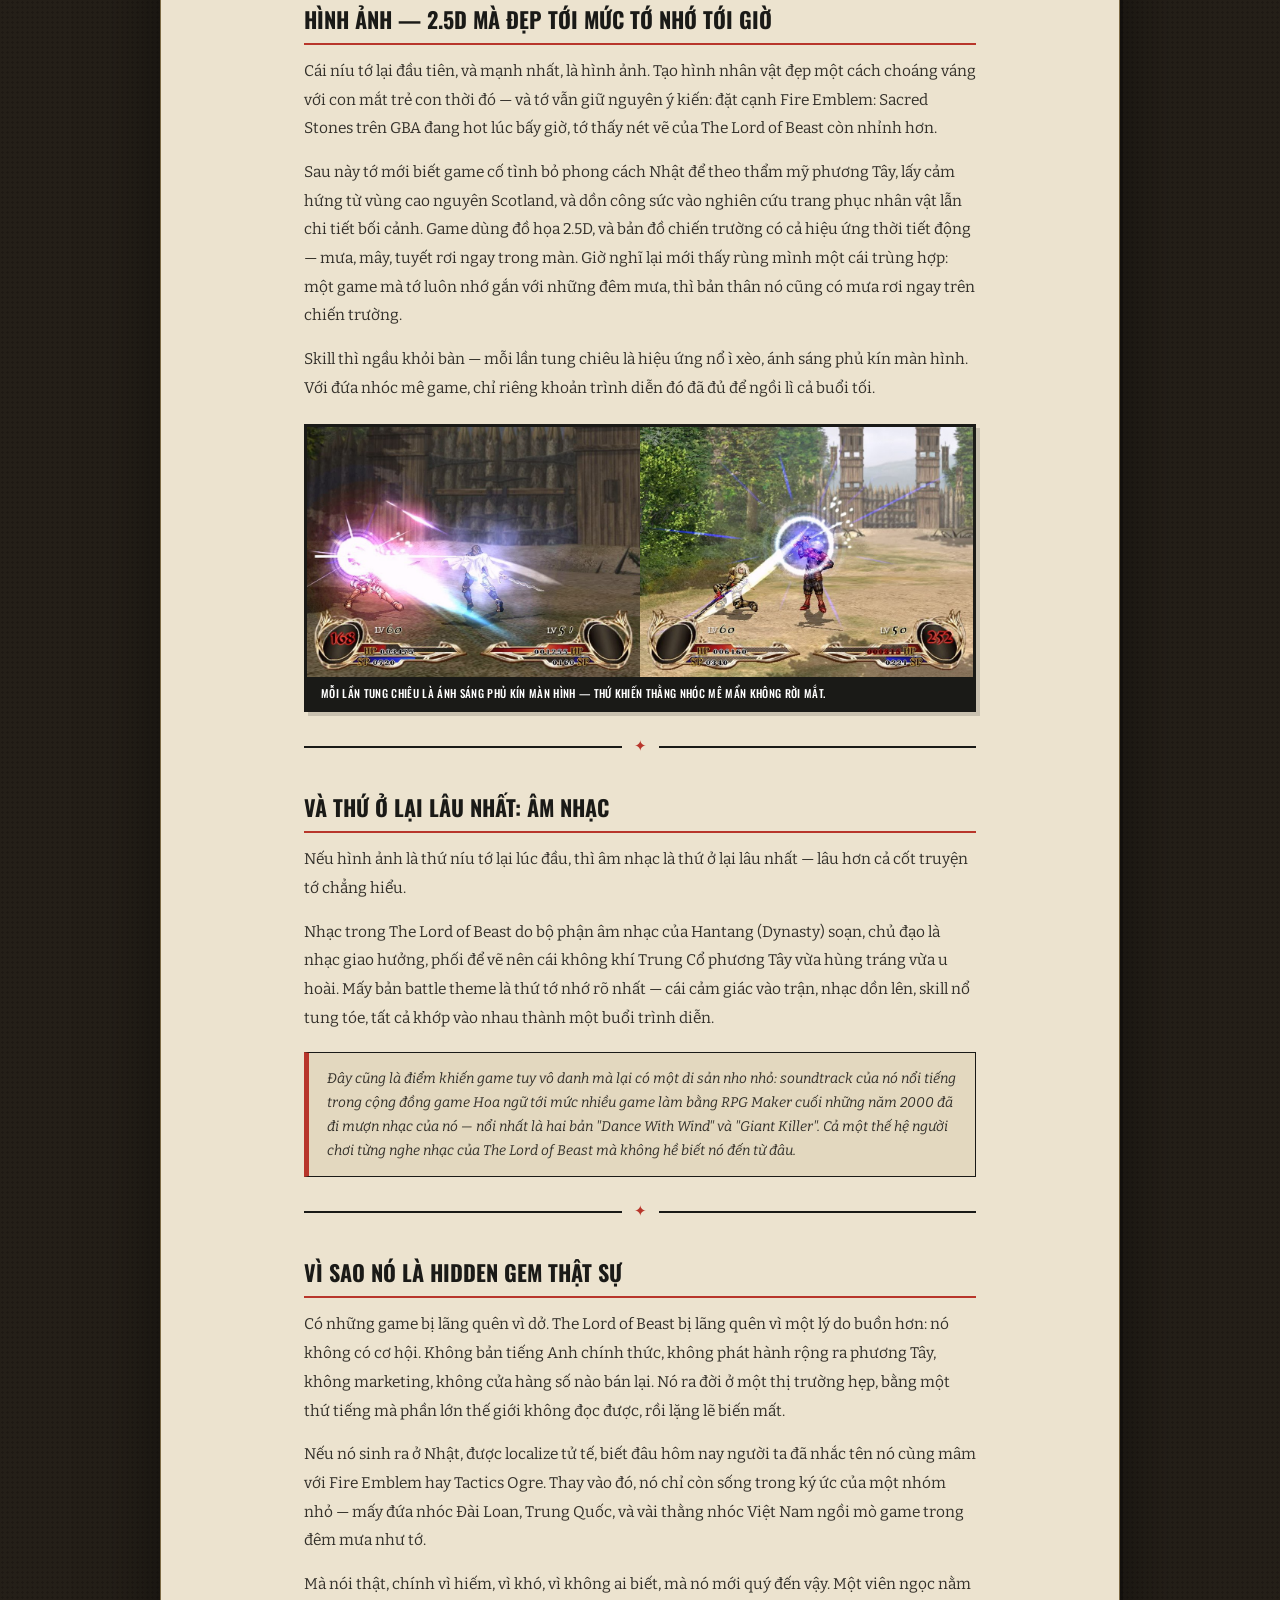
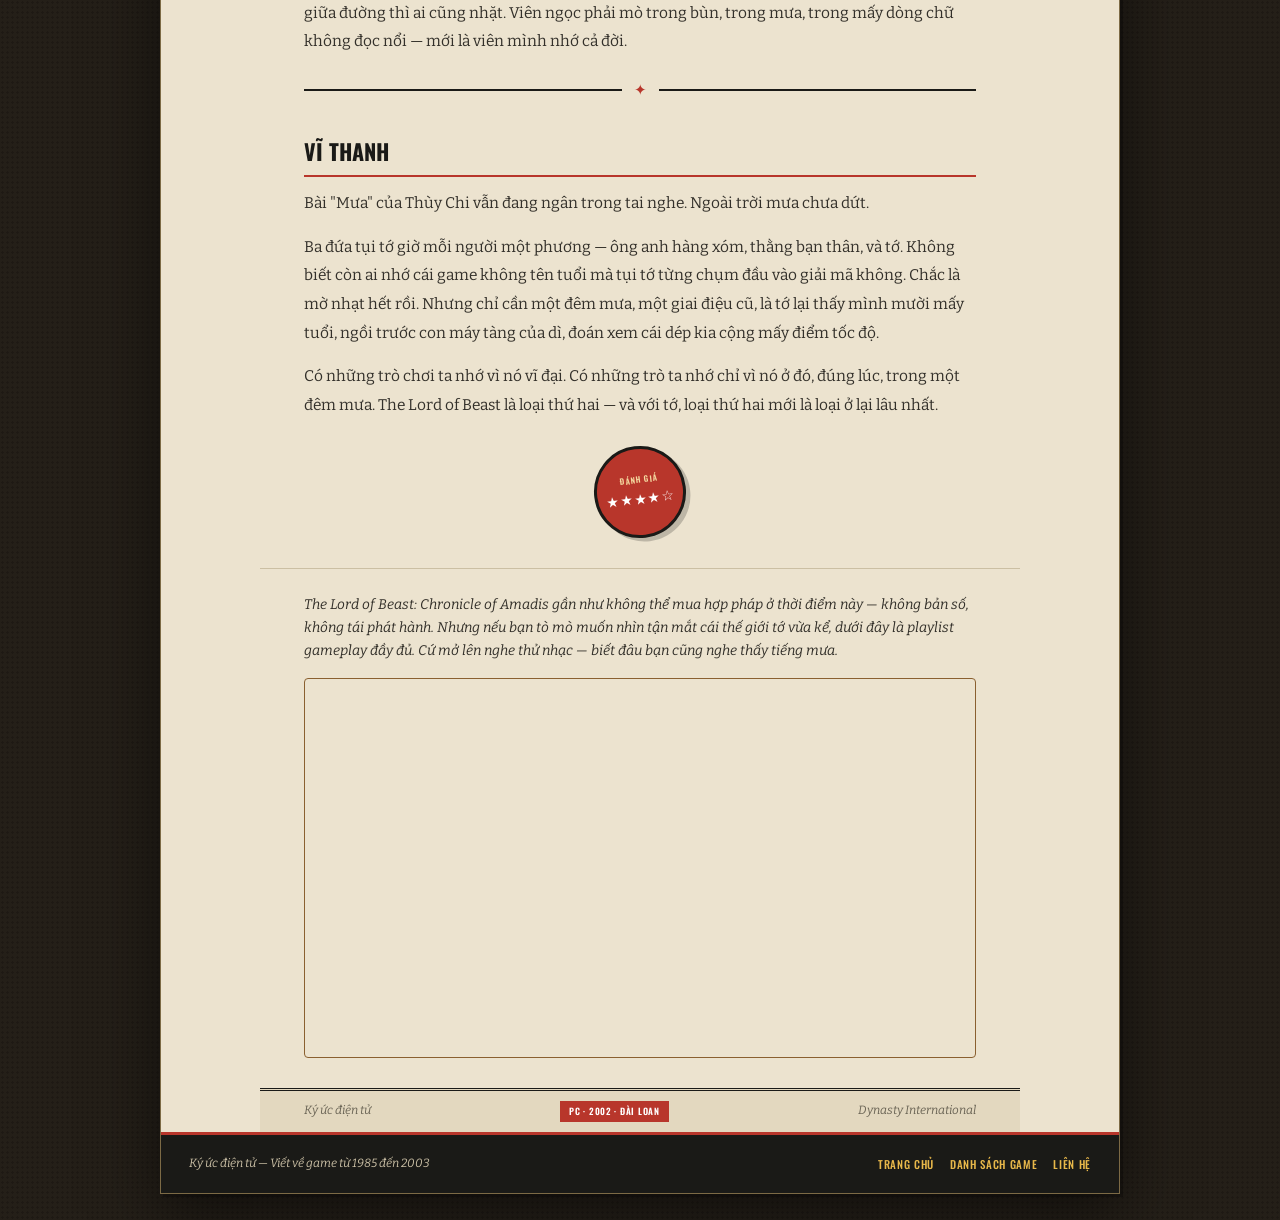
==== commit 5c3f72b6: "Add files via upload" ====
--- a/amadis.html
+++ b/amadis.html
@@ -5,7 +5,7 @@
   <meta name="viewport" content="width=device-width, initial-scale=1.0">
   <title>The Lord of Beast — Ký ức điện tử</title>
   <link rel="preconnect" href="https://fonts.googleapis.com">
-  <link href="https://fonts.googleapis.com/css2?family=Playfair+Display:ital,wght@0,400;0,600;0,700;1,400;1,700&family=Inter:wght@400;500&family=IM+Fell+English:ital@0;1&display=swap" rel="stylesheet">
+  <link href="https://fonts.googleapis.com/css2?family=Oswald:wght@400;500;600;700&family=Bitter:ital,wght@0,400;0,600;1,400;1,600&display=swap" rel="stylesheet">
   <link rel="stylesheet" href="style.css">
 </head>
 <body>
@@ -27,7 +27,7 @@
   </header>
 
   <div id="view-amadis" class="view active">
-    <div style="padding:0;background:#f2f2f0;">
+    <div style="padding:0;background:transparent;">
     <div class="lw">
       <div class="lc2 tl"></div><div class="lc2 tr"></div>
       <div class="lc2 bl"></div><div class="lc2 br"></div>
--- a/style.css
+++ b/style.css
@@ -1,235 +1,358 @@
 /* ============================================================
-   KÝ ỨC ĐIỆN TỬ — style.css
-   Toàn bộ giao diện của website nằm trong file này.
-   Muốn đổi font / màu nền / theme: chỉ cần sửa file này,
-   mọi trang sẽ tự động thay đổi theo.
+   KÝ ỨC ĐIỆN TỬ — style.css   (THEME: Tạp chí Thế Giới Game)
+   ------------------------------------------------------------
+   Toàn bộ giao diện nằm trong file này. Đổi màu/font/theme:
+   chỉ sửa ở đây, mọi trang tự đổi theo.
+
+   BẢNG MÀU (đổi ở đây là đổi cả site):
+     --pulp    : nền giấy pulp (trang)      #ece3cf
+     --pulp2   : giấy đậm hơn (ô, panel)     #e3d8bf
+     --desk    : nền tối quanh trang         #241f18
+     --ink     : mực đen (chữ tít)           #1a1a17
+     --ink2    : chữ thân bài                 #33302a
+     --ink3    : chữ phụ, chú thích           #6b6556
+     --red     : mực đỏ (măng-sét, điểm)      #b8362b
+     --reddk   : đỏ đậm (hover)               #8f281f
+     --line    : kẻ mảnh                      #cbbf a3
+   FONT:
+     Tít / nhãn : Oswald (condensed, IN HOA)
+     Thân bài   : Bitter (serif, dễ đọc)
    ============================================================ */
 
-    *, *::before, *::after { box-sizing: border-box; margin: 0; padding: 0; }
-
-    body {
-      background: #f2f2f0;
-      font-family: 'Inter', sans-serif;
-      font-size: 15px;
-      line-height: 1.65;
-      color: #111;
-    }
-
-    /* ── Wrapper ── */
-    .site {
-      max-width: 960px;
-      margin: 28px auto;
-      background: #fff;
-      border: 1px solid #e0e0de;
-      border-radius: 10px;
-      overflow: hidden;
-    }
-
-    /* ── Nav ── */
-    .topbar {
-      border-bottom: 1px solid #e0e0de;
-      padding: 0 28px;
-      display: flex;
-      align-items: center;
-      justify-content: space-between;
-      height: 54px;
-      background: #fff;
-    }
-    .logo {
-      font-family: 'Playfair Display', serif;
-      font-size: 17px;
-      font-weight: 600;
-      color: #111;
-      text-decoration: none;
-      letter-spacing: -0.2px;
-    }
-    .logo span {
-      color: #999;
-      font-size: 12px;
-      font-weight: 400;
-      font-family: 'Inter', sans-serif;
-      margin-left: 8px;
-    }
-    nav ul { display: flex; gap: 22px; list-style: none; }
-    nav a { color: #555; font-size: 13px; text-decoration: none; }
-    nav a:hover, nav a.active { color: #111; font-weight: 500; }
-
-    /* ── Page views ── */
-    .view { display: none; }
-    .view.active { display: block; }
-
-    /* ══════════════════════════════
-       HOME VIEW
-    ══════════════════════════════ */
-
-    /* Featured */
-    .hero {
-      background: #f7f6f3;
-      border-bottom: 1px solid #e0e0de;
-      padding: 22px 28px;
-      display: flex;
-      align-items: center;
-      gap: 18px;
-      cursor: pointer;
-    }
-    .hero:hover .hero-title { text-decoration: underline; }
-    .hero-label { font-size: 10px; font-weight: 500; letter-spacing: 0.07em; text-transform: uppercase; color: #999; margin-bottom: 5px; }
-    .hero-title { font-family: 'Playfair Display', serif; font-size: 21px; font-weight: 600; color: #111; line-height: 1.3; }
-    .hero-sub { font-size: 12px; color: #777; margin-top: 4px; }
-    .hero-thumb {
-      width: 96px; height: 70px; border-radius: 6px;
-      flex-shrink: 0; margin-left: auto;
-      display: flex; align-items: center; justify-content: center;
-    }
-    .hero-thumb span { font-size: 11px; font-weight: 600; text-align: center; line-height: 1.4; padding: 6px; }
-
-    /* Body 2-col */
-    .body { display: grid; grid-template-columns: 1fr 210px; }
-    .main { padding: 22px 28px; border-right: 1px solid #e8e8e6; }
-    .section-label {
-      font-size: 10px; font-weight: 500; letter-spacing: 0.07em;
-      text-transform: uppercase; color: #999;
-      margin-bottom: 14px; padding-bottom: 8px;
-      border-bottom: 1px solid #e8e8e6;
-    }
-
-    /* Article card */
-    .article-card {
-      display: grid; grid-template-columns: 78px 1fr;
-      gap: 14px; padding: 13px 0;
-      border-bottom: 1px solid #f0f0ee;
-      cursor: pointer;
-    }
-    .article-card:last-child { border-bottom: none; }
-    .article-card:hover .art-title { text-decoration: underline; }
-    .thumb {
-      width: 78px; height: 56px; border-radius: 5px;
-      display: flex; align-items: center; justify-content: center; padding: 6px; flex-shrink: 0;
-    }
-    .thumb-inner { font-size: 10px; font-weight: 600; text-align: center; line-height: 1.35; letter-spacing: 0.02em; }
-    .t-grandia  { background: #1a1030; } .t-grandia  .thumb-inner { color: #c8b4e0; }
-    .t-freedom  { background: #0a1a10; } .t-freedom  .thumb-inner { color: #88cc88; }
-    .t-blade    { background: #1a0a00; } .t-blade    .thumb-inner { color: #cc8844; }
-    .t-amadis   { background: #0a1020; } .t-amadis   .thumb-inner { color: #aabbee; }
-    .t-seal     { background: #1a1000; } .t-seal     .thumb-inner { color: #ddbb44; }
-    .t-fable    { background: #0d1a0a; } .t-fable    .thumb-inner { color: #88dd66; }
-    .art-meta-top { font-size: 10px; color: #999; margin-bottom: 3px; }
-    .art-title { font-family: 'Playfair Display', serif; font-size: 14px; font-weight: 600; color: #111; line-height: 1.35; margin-bottom: 4px; }
-    .art-excerpt { font-size: 12px; color: #666; line-height: 1.5; }
-    .art-meta-bot { display: flex; align-items: center; gap: 8px; margin-top: 5px; }
-    .art-date { font-size: 11px; color: #bbb; }
-    .rating { font-size: 11px; color: #f0a020; letter-spacing: 1px; }
-    .badge {
-      display: inline-block; font-size: 9px; padding: 1px 5px;
-      border-radius: 3px; font-weight: 500; margin-right: 3px;
-    }
-    .b-ps1  { background: #ede8f4; color: #5a2a8a; }
-    .b-dos  { background: #e8f4e8; color: #2a6a2a; }
-    .b-xbox { background: #e8f4ec; color: #1a5c2a; }
-    .b-pc   { background: #f0f0f8; color: #3a3a7a; }
-    .b-snes { background: #fde8e8; color: #8a2a2a; }
-    .b-dc   { background: #e8eef8; color: #1a3a7a; }
-
-    /* Sidebar */
-    .sidebar { padding: 20px 16px; background: #faf9f7; }
-    .sb-section { margin-bottom: 20px; }
-    .sb-label { font-size: 10px; font-weight: 500; letter-spacing: 0.08em; text-transform: uppercase; color: #bbb; margin-bottom: 10px; }
-    .sb-item { display: flex; gap: 8px; padding: 7px 0; border-bottom: 1px solid #f0eeec; align-items: flex-start; }
-    .sb-item:last-child { border-bottom: none; }
-    .sb-num { font-size: 11px; color: #ccc; min-width: 16px; padding-top: 1px; }
-    .sb-text { font-size: 12px; color: #333; line-height: 1.4; }
-    .sb-platform { font-size: 10px; color: #bbb; margin-top: 1px; }
-    .tag-row { display: flex; flex-wrap: wrap; gap: 5px; }
-    .tag {
-      font-size: 11px; color: #555; background: #f0eeec;
-      padding: 3px 9px; border-radius: 20px; cursor: pointer; text-decoration: none;
-    }
-    .tag:hover { background: #e5e3e0; }
-
-    /* ══════════════════════════════
-       ARTICLE VIEW
-    ══════════════════════════════ */
-    .article-view { padding: 36px 40px 48px; max-width: 720px; }
-    .back-btn {
-      display: inline-flex; align-items: center; gap: 6px;
-      font-size: 12px; color: #999; cursor: pointer;
-      margin-bottom: 28px; text-decoration: none;
-      border: none; background: none; padding: 0;
-    }
-    .back-btn:hover { color: #333; }
-    .art-eyebrow { font-size: 10px; font-weight: 500; letter-spacing: 0.07em; text-transform: uppercase; color: #999; margin-bottom: 8px; }
-    .art-header-title { font-family: 'Playfair Display', serif; font-size: 28px; font-weight: 600; line-height: 1.25; color: #111; margin-bottom: 10px; }
-    .art-byline { font-size: 12px; color: #aaa; margin-bottom: 28px; padding-bottom: 22px; border-bottom: 1px solid #e8e8e6; }
-    .art-body h2 {
-      font-family: 'Playfair Display', serif;
-      font-size: 18px; font-weight: 600; color: #111;
-      margin: 28px 0 10px;
-    }
-    .art-body p { font-size: 15px; color: #222; line-height: 1.75; margin-bottom: 14px; }
-    .art-body em { font-style: italic; color: #555; }
-    .art-footer {
-      margin-top: 36px; padding-top: 20px;
-      border-top: 1px solid #e8e8e6;
-      font-size: 12px; color: #aaa; font-style: italic;
-    }
-
-    /* ── Footer ── */
-    .site-footer {
-      background: #fff; border-top: 1px solid #e0e0de;
-      padding: 14px 28px;
-      display: flex; justify-content: space-between; align-items: center;
-    }
-    .site-footer span { font-size: 12px; color: #bbb; }
-    .site-footer nav a { font-size: 12px; color: #999; }
-
-/* ============================================================
-   THEME BÀI VIẾT "SÁCH DA" (.lw)
-   Dùng cho: Grandia II, The Lord of Beast, Fable
-   ============================================================ */
-0,600;0,700;1,400;1,700&family=IM+Fell+English:ital@0;1&display=swap');
-      .lw{background:#2a1f14;border-radius:3px;border:2px solid #6b4a28;box-shadow:inset 0 0 40px rgba(0,0,0,.5),4px 4px 0 #1a1008,8px 8px 0 #0f0804;overflow:hidden;position:relative;margin:28px auto;max-width:900px;}
-      .lw::before{content:'';position:absolute;inset:0;background-image:repeating-linear-gradient(23deg,transparent,transparent 3px,rgba(0,0,0,.04) 3px,rgba(0,0,0,.04) 4px),repeating-linear-gradient(-23deg,transparent,transparent 3px,rgba(0,0,0,.03) 3px,rgba(0,0,0,.03) 4px);pointer-events:none;z-index:0;}
-      .lw .li{position:relative;z-index:1;}
-      .lw .pg{background:#f2ece0;margin:14px;border-radius:2px;border:1px solid #c4a87a;box-shadow:inset 0 0 20px rgba(100,70,30,.08),0 2px 8px rgba(0,0,0,.4);overflow:hidden;position:relative;}
-      .lw .pg::before{content:'';position:absolute;inset:0;background-image:repeating-linear-gradient(0deg,transparent,transparent 24px,rgba(150,110,60,.05) 24px,rgba(150,110,60,.05) 25px);pointer-events:none;z-index:0;}
-      .lw .pg::after{content:'';position:absolute;top:0;right:0;width:80px;height:80px;background:radial-gradient(circle at top right,rgba(160,110,40,.1),transparent 70%);pointer-events:none;z-index:0;}
-      .lw .pgi{position:relative;z-index:1;}
-      .lw .ph{border-bottom:2px double #8a6030;padding:28px 32px 20px;text-align:center;}
-      .lw .ey{font-family:'Inter',sans-serif;font-size:9px;letter-spacing:.16em;text-transform:uppercase;color:#7a5020;margin-bottom:16px;}
-      .lw .gtr{display:flex;align-items:baseline;justify-content:center;gap:10px;margin-bottom:10px;}
-      .lw .gtm{font-family:'Playfair Display',serif;font-size:50px;font-weight:700;color:#1e1208;line-height:1;letter-spacing:-1px;}
-      .lw .gtii{font-family:'Playfair Display',serif;font-size:34px;font-weight:400;font-style:italic;color:#5a2e08;letter-spacing:2px;}
-      .lw .ps1{font-family:'IM Fell English',serif;font-size:14px;font-style:italic;font-weight:700;color:#3a1e08;margin-top:8px;}
-      .lw .ps2{font-family:'Playfair Display',serif;font-size:22px;font-weight:700;font-style:italic;color:#3a1e08;margin-top:3px;line-height:1.3;}
-      .lw .ho{margin-top:14px;color:#8a6030;font-size:11px;letter-spacing:10px;opacity:.6;}
-      .lw .pb{padding:24px 36px 28px;}
-      .lw .back{display:inline-flex;align-items:center;gap:6px;font-size:12px;color:#7a5020;cursor:pointer;margin:16px 0 0 36px;border:none;background:none;font-family:'Inter',sans-serif;padding:0;}
-      .lw .back:hover{color:#3a1e08;}
-      .lw p.bp{font-family:'IM Fell English',serif;font-size:14.5px;line-height:1.9;color:#1e1208;margin-bottom:14px;text-align:justify;hyphens:auto;}
-      .lw p.bp em{color:#5a2e08;}
-      .lw p.bp.dc::first-letter{float:left;font-family:'Playfair Display',serif;font-size:60px;font-weight:700;line-height:.76;margin:5px 8px 0 0;color:#5a2e08;}
-      .lw h2.bh{font-family:'Playfair Display',serif;font-size:16px;font-weight:600;color:#2a1608;text-align:center;margin:22px 0 10px;}
-      .lw h2.bh::before{content:'§ ';color:#8a6030;}
-      .lw .do{text-align:center;color:#8a6030;margin:18px 0;display:flex;align-items:center;gap:10px;}
-      .lw .do::before,.lw .do::after{content:'';flex:1;height:1px;background:linear-gradient(to right,transparent,#a07840,transparent);}
-      .lw .an{background:#ddd0b8;border-left:3px solid #8a6030;border-radius:0 2px 2px 0;margin:18px 0;padding:12px 16px 12px 20px;}
-      .lw .an p{font-family:'IM Fell English',serif;font-style:italic;font-size:13.5px;line-height:1.75;color:#2a1a08;margin:0;}
-      .lw .imf{border:2px solid #8a6030;border-radius:2px;margin:18px 0;overflow:hidden;}
-      .lw .imf img{width:100%;display:block;}
-      .lw .imf .ig{display:grid;grid-template-columns:1fr 1fr;}
-      .lw .imf .ig img{width:100%;display:block;}
-      .lw .imc{padding:6px 12px;font-family:'IM Fell English',serif;font-style:italic;font-size:11px;color:#5a3a10;text-align:center;border-top:1px solid #a08050;background:#cec0a0;}
-      .lw .rs{width:88px;height:88px;border-radius:50%;background:#2a1608;border:2px solid #8a6030;display:flex;flex-direction:column;align-items:center;justify-content:center;margin:20px auto 0;box-shadow:0 2px 8px rgba(0,0,0,.4);}
-      .lw .rs .rl{font-family:'Inter',sans-serif;font-size:7px;text-transform:uppercase;letter-spacing:.1em;color:#8a6030;}
-      .lw .rs .rr{color:#f0a020;font-size:12px;letter-spacing:2px;margin-top:2px;}
-      .lw .pf{border-top:2px double #8a6030;padding:8px 20px;display:flex;justify-content:space-between;align-items:center;background:#e0d5bc;}
-      .lw .pft{font-family:'IM Fell English',serif;font-style:italic;font-size:11px;color:#6b4a20;}
-      .lw .pfb{font-family:'Inter',sans-serif;font-size:8px;text-transform:uppercase;letter-spacing:.1em;color:#4a2e08;background:#c4a870;border:1px solid #8a6030;padding:2px 8px;border-radius:1px;}
-      .lw .sf{padding:20px 36px 28px;border-top:1px solid #c4a87a;}
-      .lw .sf p{font-family:'IM Fell English',serif;font-style:italic;font-size:13px;color:#5a3a10;margin-bottom:14px;line-height:1.6;}
-      .lc2{position:absolute;width:28px;height:28px;border-color:#6b4a28;border-style:solid;z-index:2;}
-      .lc2.tl{top:6px;left:6px;border-width:2px 0 0 2px;}
-      .lc2.tr{top:6px;right:6px;border-width:2px 2px 0 0;}
-      .lc2.bl{bottom:6px;left:6px;border-width:0 0 2px 2px;}
-      .lc2.br{bottom:6px;right:6px;border-width:0 2px 2px 0;}
-    
+:root{
+  --pulp:#ece3cf; --pulp2:#e3d8bf; --desk:#241f18;
+  --ink:#1a1a17; --ink2:#33302a; --ink3:#6b6556;
+  --red:#b8362b; --reddk:#8f281f; --line:#cbbfa3;
+}
+
+*, *::before, *::after { box-sizing:border-box; margin:0; padding:0; }
+
+body{
+  background:var(--desk);
+  /* vân giấy pulp lấm chấm rất nhẹ trên nền desk */
+  background-image:radial-gradient(rgba(0,0,0,.18) 1px,transparent 1.4px);
+  background-size:5px 5px;
+  font-family:'Bitter',Georgia,serif;
+  font-size:15px; line-height:1.65; color:var(--ink2);
+}
+
+/* ── Khung trang = "cuốn tạp chí" ── */
+.site{
+  max-width:960px; margin:26px auto; background:var(--pulp);
+  border:1px solid #7c6a45;
+  box-shadow:0 18px 60px rgba(0,0,0,.55), 3px 3px 0 rgba(0,0,0,.25);
+  overflow:hidden; position:relative;
+}
+/* halftone chấm rất mờ phủ toàn trang */
+.site::before{
+  content:''; position:absolute; inset:0; pointer-events:none; z-index:0;
+  background-image:radial-gradient(rgba(120,100,70,.14) 1px,transparent 1.4px);
+  background-size:4px 4px;
+}
+.site > * { position:relative; z-index:1; }
+
+/* ══════════════════════════════════════════════
+   MĂNG-SÉT (masthead) + NAV  — dùng chung mọi trang
+   ══════════════════════════════════════════════ */
+.topbar{
+  background:var(--red); border-bottom:3px solid var(--ink);
+  padding:0 24px; height:auto; min-height:56px;
+  display:flex; align-items:center; justify-content:space-between;
+  flex-wrap:wrap; gap:6px 18px;
+}
+.logo{
+  font-family:'Oswald',sans-serif; font-weight:700; font-size:26px;
+  text-transform:uppercase; letter-spacing:.02em;
+  color:#fff; text-decoration:none; line-height:1; padding:12px 0;
+  text-shadow:1px 1px 0 rgba(0,0,0,.25);
+}
+.logo span{
+  display:inline; color:#f4d9a0; font-family:'Oswald',sans-serif;
+  font-weight:500; font-size:11px; letter-spacing:.06em; margin-left:8px;
+  text-transform:uppercase; text-shadow:none;
+}
+nav ul{ display:flex; gap:20px; list-style:none; flex-wrap:wrap; }
+nav a{
+  font-family:'Oswald',sans-serif; font-weight:500; font-size:12px;
+  letter-spacing:.08em; text-transform:uppercase;
+  color:#f3ddb0; text-decoration:none; padding:4px 0;
+}
+nav a:hover, nav a.active{ color:#fff; border-bottom:2px solid #f4d9a0; }
+
+/* dải giá nhại tạp chí cũ, ngay dưới măng-sét */
+.topbar::after{ content:none; }
+
+.view{ display:none; }
+.view.active{ display:block; }
+
+/* ══════════════════════════════════════════════
+   TRANG CHỦ
+   ══════════════════════════════════════════════ */
+
+/* Bài đinh / Cover story */
+.hero{
+  display:grid; grid-template-columns:1fr 150px; gap:22px; align-items:center;
+  padding:24px 28px; background:var(--pulp2);
+  border-bottom:3px double var(--ink); cursor:pointer;
+}
+.hero:hover .hero-title{ color:var(--reddk); }
+.hero-label{
+  font-family:'Oswald',sans-serif; font-weight:700; font-size:12px;
+  letter-spacing:.14em; text-transform:uppercase; color:var(--red);
+  margin-bottom:8px;
+}
+.hero-label::before{ content:'◆ '; }
+.hero-title{
+  font-family:'Oswald',sans-serif; font-weight:700; font-size:30px;
+  line-height:1.02; text-transform:uppercase; color:var(--ink);
+  letter-spacing:.005em; transition:color .15s;
+}
+.hero-sub{
+  font-family:'Bitter',serif; font-style:italic; font-size:13px;
+  color:var(--ink3); margin-top:10px;
+}
+.hero-thumb{
+  width:150px; height:150px; border:3px solid var(--ink);
+  border-radius:0; flex-shrink:0; margin-left:auto; overflow:hidden;
+  display:flex; align-items:center; justify-content:center;
+  box-shadow:4px 4px 0 rgba(0,0,0,.18);
+}
+.hero-thumb img{ width:100%; height:100%; object-fit:cover; display:block; }
+.hero-thumb span{
+  font-family:'Oswald',sans-serif; font-weight:700; font-size:13px;
+  text-align:center; line-height:1.15; text-transform:uppercase; padding:8px;
+}
+
+/* Thân 2 cột */
+.body{ display:grid; grid-template-columns:1fr 220px; }
+.main{ padding:22px 28px; border-right:1px solid var(--line); }
+.section-label{
+  font-family:'Oswald',sans-serif; font-weight:700; font-size:13px;
+  letter-spacing:.12em; text-transform:uppercase; color:var(--ink);
+  margin-bottom:16px; padding-bottom:8px; border-bottom:2px solid var(--ink);
+  display:flex; align-items:center; gap:8px;
+}
+.section-label::after{ content:''; flex:1; height:0; }
+
+/* Ô review từng game */
+.article-card{
+  display:grid; grid-template-columns:92px 1fr; gap:16px;
+  padding:16px 0; border-bottom:1px solid var(--line); cursor:pointer;
+}
+.article-card:last-child{ border-bottom:none; }
+.article-card:hover .art-title{ color:var(--reddk); }
+.thumb{
+  width:92px; height:92px; border:2px solid var(--ink); border-radius:0;
+  overflow:hidden; display:flex; align-items:center; justify-content:center;
+  padding:0; flex-shrink:0; box-shadow:3px 3px 0 rgba(0,0,0,.15);
+}
+.thumb img{ width:100%; height:100%; object-fit:cover; display:block; }
+.thumb-inner{
+  font-family:'Oswald',sans-serif; font-weight:700; font-size:11px;
+  text-align:center; line-height:1.15; letter-spacing:.02em;
+  text-transform:uppercase; padding:6px;
+}
+/* nền tile theo từng game (khi chưa có ảnh) */
+.t-grandia { background:#2a1c52; } .t-grandia .thumb-inner{ color:#d9c8f0; }
+.t-blade   { background:#3a1200; } .t-blade   .thumb-inner{ color:#f0a860; }
+.t-amadis  { background:#101a38; } .t-amadis  .thumb-inner{ color:#bcccf5; }
+.t-fable   { background:#12300d; } .t-fable   .thumb-inner{ color:#a6e884; }
+/* (giữ lại cho tương thích, không còn dùng) */
+.t-freedom { background:#0a1a10; } .t-freedom .thumb-inner{ color:#88cc88; }
+.t-seal    { background:#1a1000; } .t-seal    .thumb-inner{ color:#ddbb44; }
+
+.art-meta-top{
+  font-family:'Oswald',sans-serif; font-weight:600; font-size:11px;
+  letter-spacing:.06em; text-transform:uppercase; color:var(--red);
+  margin-bottom:5px; display:flex; align-items:center; gap:6px; flex-wrap:wrap;
+}
+.art-title{
+  font-family:'Oswald',sans-serif; font-weight:700; font-size:19px;
+  line-height:1.08; text-transform:uppercase; color:var(--ink);
+  margin-bottom:6px; transition:color .15s;
+}
+.art-excerpt{ font-family:'Bitter',serif; font-size:13px; color:var(--ink2); line-height:1.55; }
+.art-meta-bot{ display:flex; align-items:center; gap:10px; margin-top:8px; }
+.art-date{ font-family:'Oswald',sans-serif; font-size:11px; letter-spacing:.04em; color:var(--ink3); text-transform:uppercase; }
+.rating{ font-family:'Oswald',sans-serif; font-weight:700; font-size:12px; color:#fff; background:var(--red); padding:1px 8px; letter-spacing:1px; }
+
+/* huy hiệu nền tảng */
+.badge{
+  display:inline-block; font-family:'Oswald',sans-serif; font-weight:600;
+  font-size:10px; letter-spacing:.04em; text-transform:uppercase;
+  padding:1px 6px; border:1px solid var(--ink); color:var(--ink); background:transparent;
+}
+.b-ps1{} .b-dos{} .b-xbox{} .b-pc{} .b-snes{} .b-dc{}
+
+/* Sidebar = cột phụ tạp chí */
+.sidebar{ padding:22px 18px; background:var(--pulp2); }
+.sb-section{ margin-bottom:24px; }
+.sb-label{
+  font-family:'Oswald',sans-serif; font-weight:700; font-size:12px;
+  letter-spacing:.1em; text-transform:uppercase; color:#fff;
+  background:var(--ink); padding:4px 10px; margin-bottom:12px;
+}
+.sb-item{ display:flex; gap:10px; padding:8px 0; border-bottom:1px solid var(--line); align-items:flex-start; }
+.sb-item:last-child{ border-bottom:none; }
+.sb-num{ font-family:'Oswald',sans-serif; font-weight:700; font-size:18px; color:var(--red); min-width:20px; line-height:1; }
+.sb-text{ font-family:'Oswald',sans-serif; font-weight:600; font-size:13px; text-transform:uppercase; color:var(--ink); line-height:1.2; }
+.sb-platform{ font-family:'Bitter',serif; font-size:11px; color:var(--ink3); margin-top:2px; }
+.tag-row{ display:flex; flex-wrap:wrap; gap:6px; }
+.tag{
+  font-family:'Oswald',sans-serif; font-weight:500; font-size:11px;
+  letter-spacing:.03em; text-transform:uppercase;
+  color:var(--ink); background:transparent; border:1px solid var(--ink);
+  padding:2px 9px; cursor:pointer; text-decoration:none;
+}
+.tag:hover{ background:var(--ink); color:var(--pulp); }
+
+/* ══════════════════════════════════════════════
+   BÀI VIẾT  (giữ cấu trúc .lw cũ, thay da tạp chí)
+   ══════════════════════════════════════════════ */
+.lw{
+  background:transparent; border:none; border-radius:0;
+  box-shadow:none; overflow:visible; position:relative;
+  margin:0 auto; max-width:100%;
+}
+.lw::before{ content:none; }               /* bỏ vân da */
+.lc2{ display:none; }                        /* bỏ đinh góc */
+.lw .li{ position:relative; z-index:1; }
+.lw .pg{
+  background:var(--pulp); margin:0; border:none; border-radius:0;
+  box-shadow:none; overflow:hidden; position:relative;
+}
+.lw .pg::before{ content:none; }
+.lw .pg::after{ content:none; }
+.lw .pgi{ position:relative; z-index:1; max-width:760px; margin:0 auto; }
+
+.lw .back{
+  display:inline-flex; align-items:center; gap:6px;
+  font-family:'Oswald',sans-serif; font-weight:500; font-size:12px;
+  letter-spacing:.05em; text-transform:uppercase;
+  color:var(--red); cursor:pointer; margin:18px 0 0 44px;
+  border:none; background:none; padding:0;
+}
+.lw .back:hover{ color:var(--reddk); }
+
+/* Đầu bài = tít feature tạp chí */
+.lw .ph{
+  border-bottom:3px double var(--ink);
+  padding:26px 44px 22px; text-align:left;
+}
+.lw .ey{
+  font-family:'Oswald',sans-serif; font-weight:600; font-size:12px;
+  letter-spacing:.12em; text-transform:uppercase; color:var(--red);
+  margin-bottom:12px;
+}
+.lw .ey::before{ content:'◆ '; }
+.lw .gtr{ display:flex; align-items:baseline; justify-content:flex-start; gap:12px; margin-bottom:6px; flex-wrap:wrap; }
+.lw .gtm{
+  font-family:'Oswald',sans-serif; font-weight:700; font-size:52px;
+  line-height:.95; text-transform:uppercase; color:var(--ink);
+  letter-spacing:0;
+}
+.lw .gtii{
+  font-family:'Oswald',sans-serif; font-weight:500; font-size:40px;
+  font-style:normal; color:var(--red); letter-spacing:0;
+}
+.lw .ps1{
+  font-family:'Bitter',serif; font-size:16px; font-style:italic;
+  font-weight:600; color:var(--ink2); margin-top:8px;
+}
+.lw .ps2{
+  font-family:'Bitter',serif; font-size:20px; font-weight:600;
+  font-style:italic; color:var(--ink); margin-top:2px; line-height:1.3;
+}
+.lw .ho{ margin-top:14px; color:var(--red); font-size:12px; letter-spacing:8px; opacity:.85; }
+
+.lw .pb{ padding:26px 44px 30px; }
+
+.lw p.bp{
+  font-family:'Bitter',serif; font-size:15.5px; line-height:1.85;
+  color:var(--ink2); margin-bottom:15px; text-align:left;
+}
+.lw p.bp em{ color:var(--reddk); font-style:italic; }
+.lw p.bp.dc::first-letter{
+  float:left; font-family:'Oswald',sans-serif; font-weight:700;
+  font-size:62px; line-height:.72; margin:6px 10px 0 0; color:var(--red);
+}
+
+.lw h2.bh{
+  font-family:'Oswald',sans-serif; font-weight:700; font-size:22px;
+  text-transform:uppercase; color:var(--ink); text-align:left;
+  margin:30px 0 12px; padding-bottom:6px; border-bottom:2px solid var(--red);
+}
+.lw h2.bh::before{ content:''; }
+
+.lw .do{ text-align:center; color:var(--red); margin:22px 0; display:flex; align-items:center; gap:12px; }
+.lw .do::before,.lw .do::after{ content:''; flex:1; height:2px; background:var(--ink); }
+
+/* Ô ghi chú = "box bên lề" tạp chí */
+.lw .an{
+  background:var(--pulp2); border:1px solid var(--ink); border-left:5px solid var(--red);
+  border-radius:0; margin:20px 0; padding:14px 18px;
+}
+.lw .an p{
+  font-family:'Bitter',serif; font-style:italic; font-size:14px;
+  line-height:1.7; color:var(--ink2); margin:0;
+}
+
+/* Ảnh = khung ảnh tạp chí */
+.lw .imf{ border:3px solid var(--ink); border-radius:0; margin:22px 0; overflow:hidden; box-shadow:4px 4px 0 rgba(0,0,0,.15); }
+.lw .imf img{ width:100%; display:block; }
+.lw .imf .ig{ display:grid; grid-template-columns:1fr 1fr; }
+.lw .imf .ig img{ width:100%; display:block; }
+.lw .imc{
+  padding:7px 14px; font-family:'Oswald',sans-serif; font-weight:500;
+  font-size:11px; letter-spacing:.03em; text-transform:uppercase;
+  color:#fff; text-align:left; background:var(--ink); border-top:none;
+}
+
+/* Con dấu điểm = tem review đỏ */
+.lw .rs{
+  width:92px; height:92px; border-radius:50%; background:var(--red);
+  border:3px solid var(--ink); display:flex; flex-direction:column;
+  align-items:center; justify-content:center; margin:26px auto 0;
+  box-shadow:4px 4px 0 rgba(0,0,0,.2); transform:rotate(-7deg);
+}
+.lw .rs .rl{ font-family:'Oswald',sans-serif; font-weight:600; font-size:8px; text-transform:uppercase; letter-spacing:.1em; color:#f4d9a0; }
+.lw .rs .rr{ color:#fff; font-size:14px; letter-spacing:1px; margin-top:2px; }
+
+/* Chân bài = colophon */
+.lw .pf{
+  border-top:3px double var(--ink); padding:10px 44px;
+  display:flex; justify-content:space-between; align-items:center;
+  background:var(--pulp2); flex-wrap:wrap; gap:6px;
+}
+.lw .pft{ font-family:'Bitter',serif; font-style:italic; font-size:12px; color:var(--ink3); }
+.lw .pfb{
+  font-family:'Oswald',sans-serif; font-weight:600; font-size:9px;
+  text-transform:uppercase; letter-spacing:.08em; color:#fff;
+  background:var(--red); border:none; padding:3px 9px; border-radius:0;
+}
+
+/* Khối Steam cuối bài */
+.lw .sf{ padding:24px 44px 30px; border-top:1px solid var(--line); }
+.lw .sf p{ font-family:'Bitter',serif; font-style:italic; font-size:14px; color:var(--ink2); margin-bottom:16px; line-height:1.65; }
+
+/* ── Chân trang site ── */
+.site-footer{
+  background:var(--ink); border-top:3px solid var(--red);
+  padding:16px 28px; display:flex; justify-content:space-between;
+  align-items:center; flex-wrap:wrap; gap:10px;
+}
+.site-footer span{ font-family:'Bitter',serif; font-style:italic; font-size:12px; color:#c8bda3; }
+.site-footer nav{ display:flex; gap:16px; }
+.site-footer nav a{ font-family:'Oswald',sans-serif; font-weight:500; font-size:11px; letter-spacing:.06em; text-transform:uppercase; color:#e8b84a; text-decoration:none; }
+.site-footer nav a:hover{ color:#fff; }
+
+/* ── Responsive ── */
+@media (max-width:720px){
+  .body{ grid-template-columns:1fr; }
+  .main{ border-right:none; border-bottom:1px solid var(--line); }
+  .hero{ grid-template-columns:1fr; }
+  .hero-thumb{ margin:0; }
+  .lw .ph, .lw .pb, .lw .sf, .lw .pf{ padding-left:22px; padding-right:22px; }
+  .lw .back{ margin-left:22px; }
+  .lw .gtm{ font-size:38px; }
+}
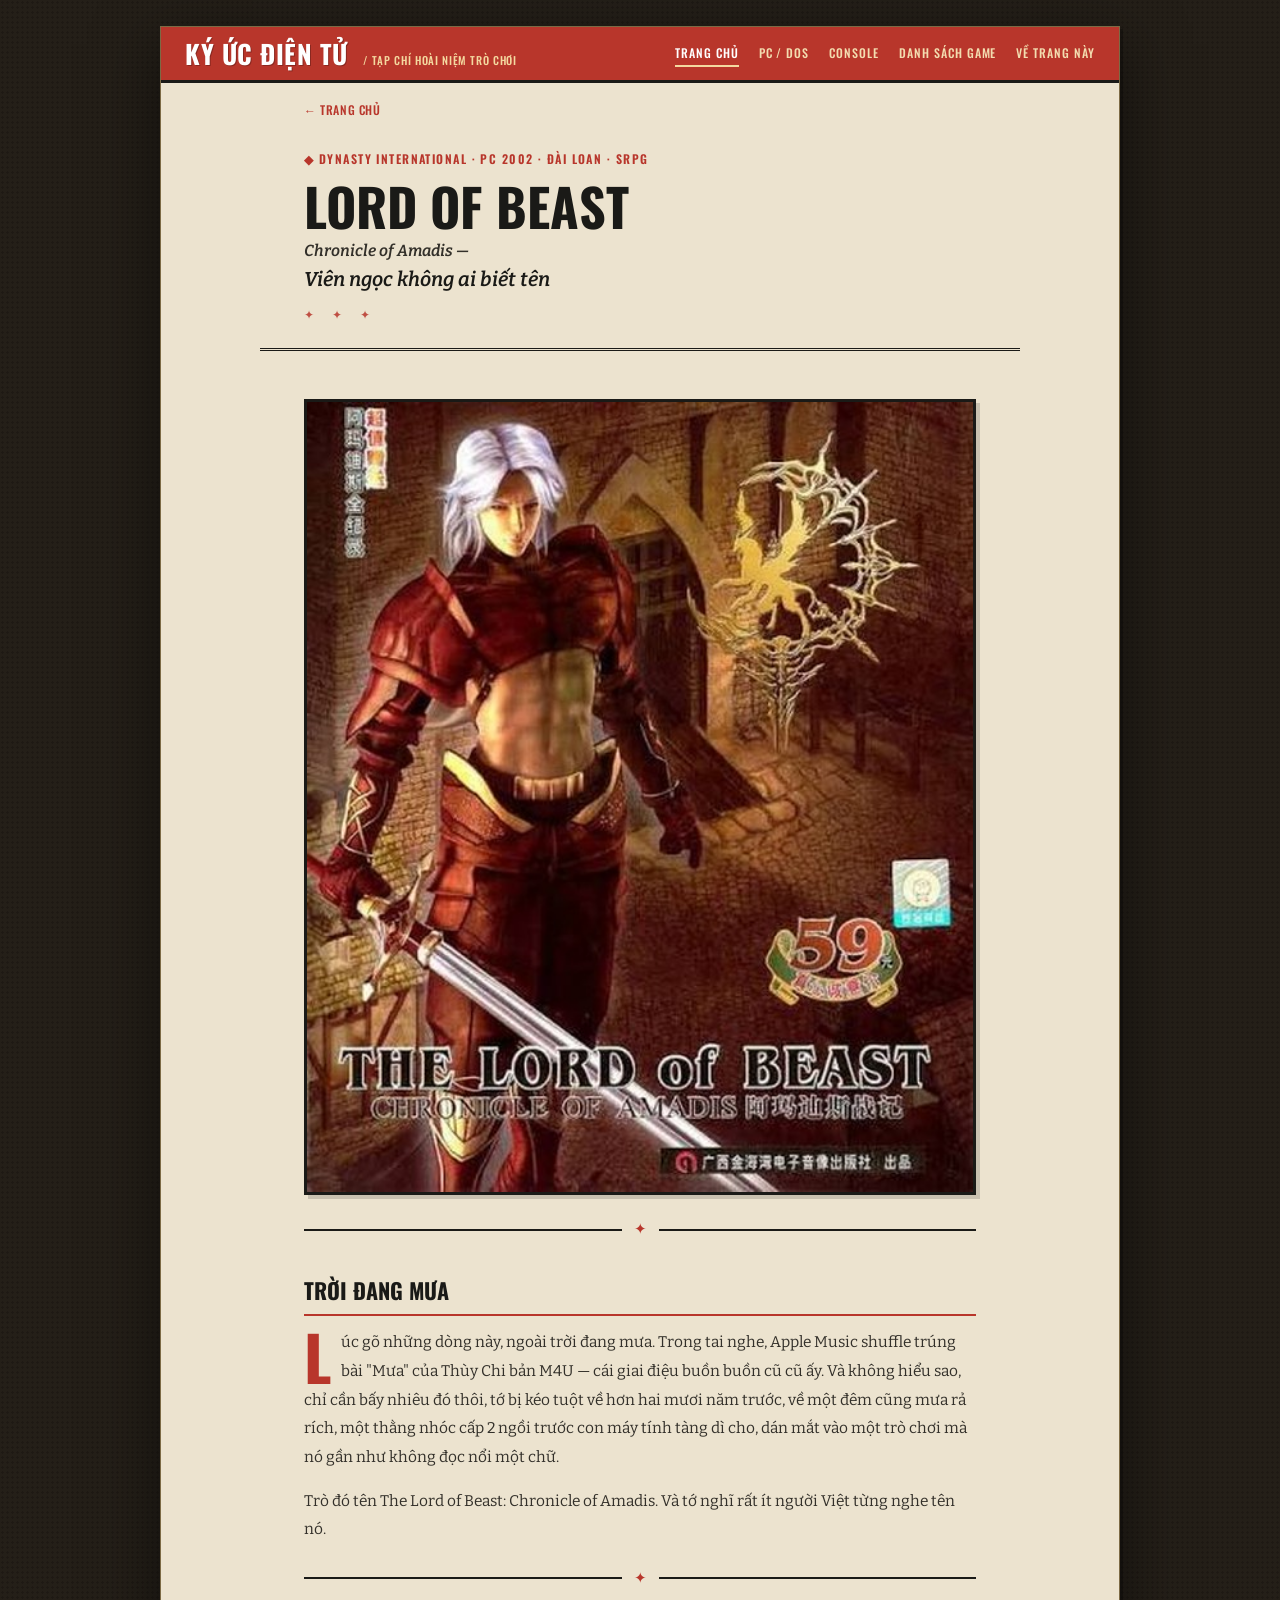
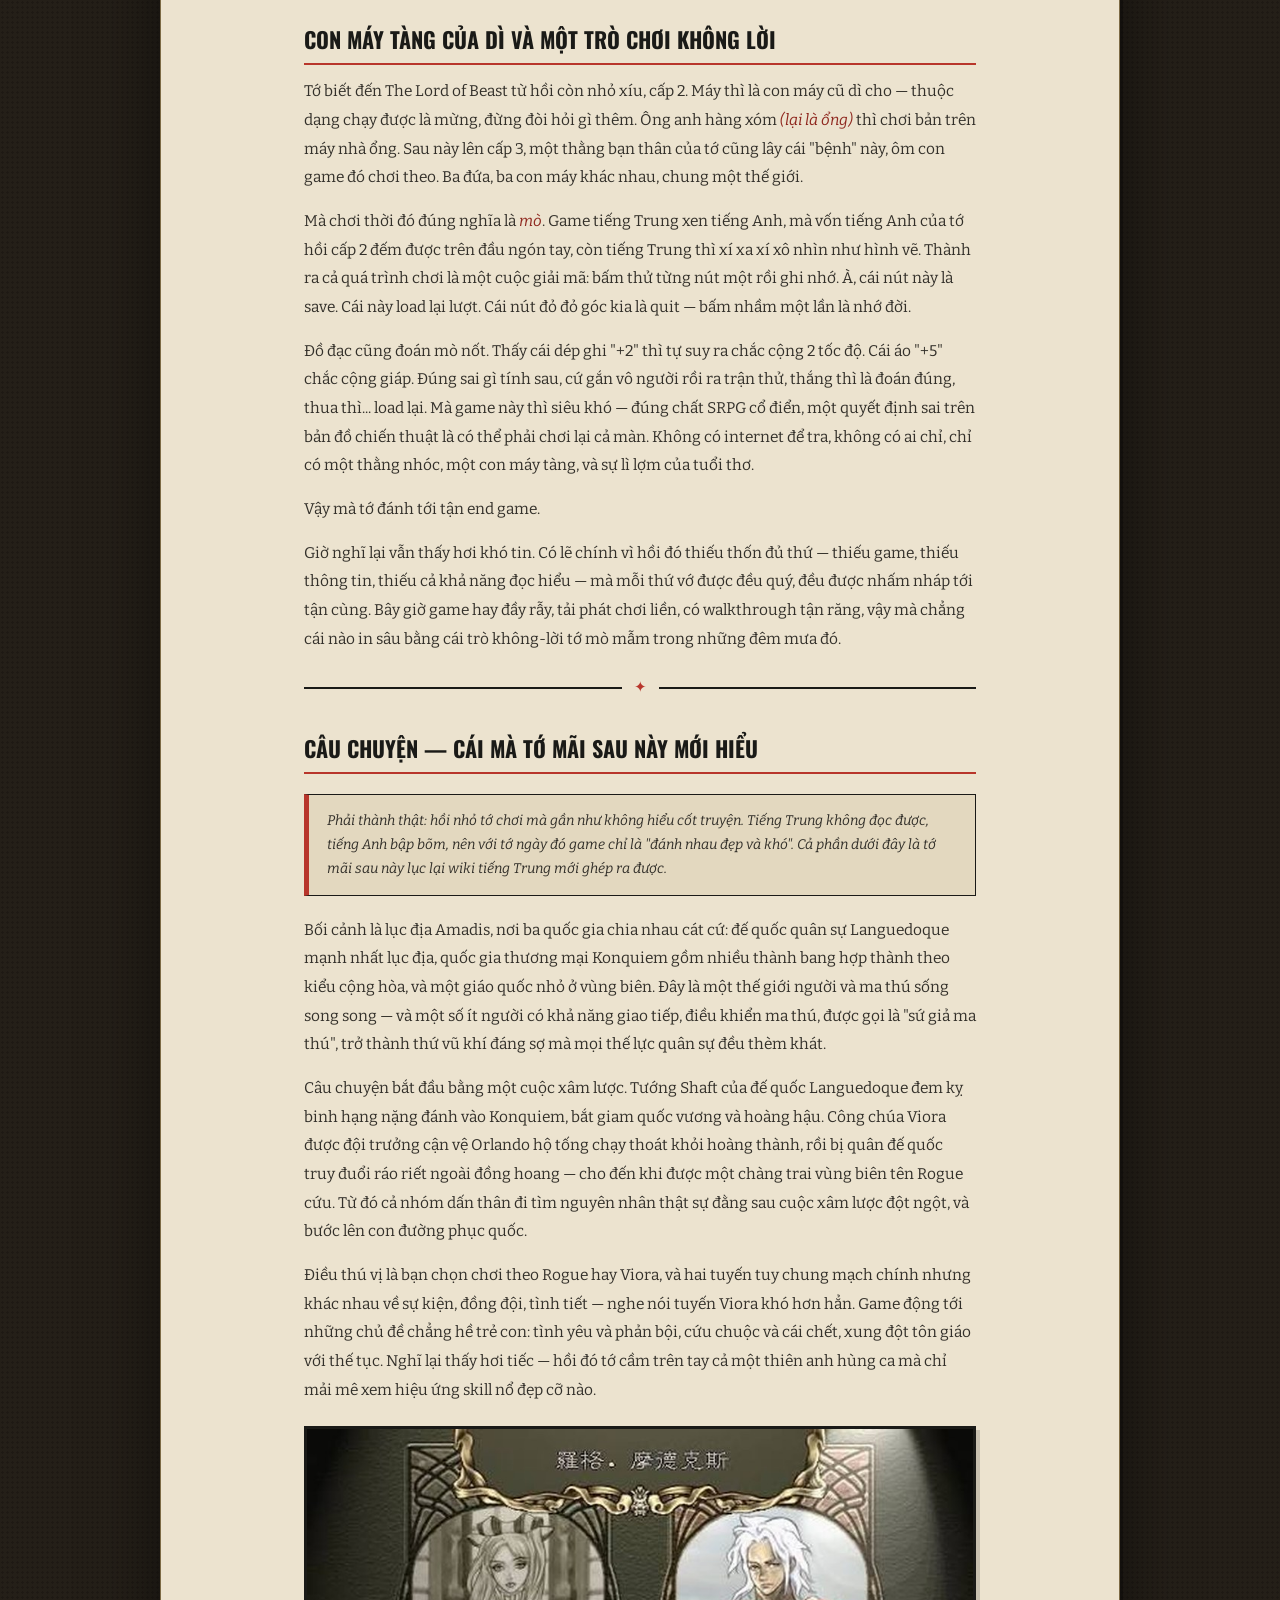
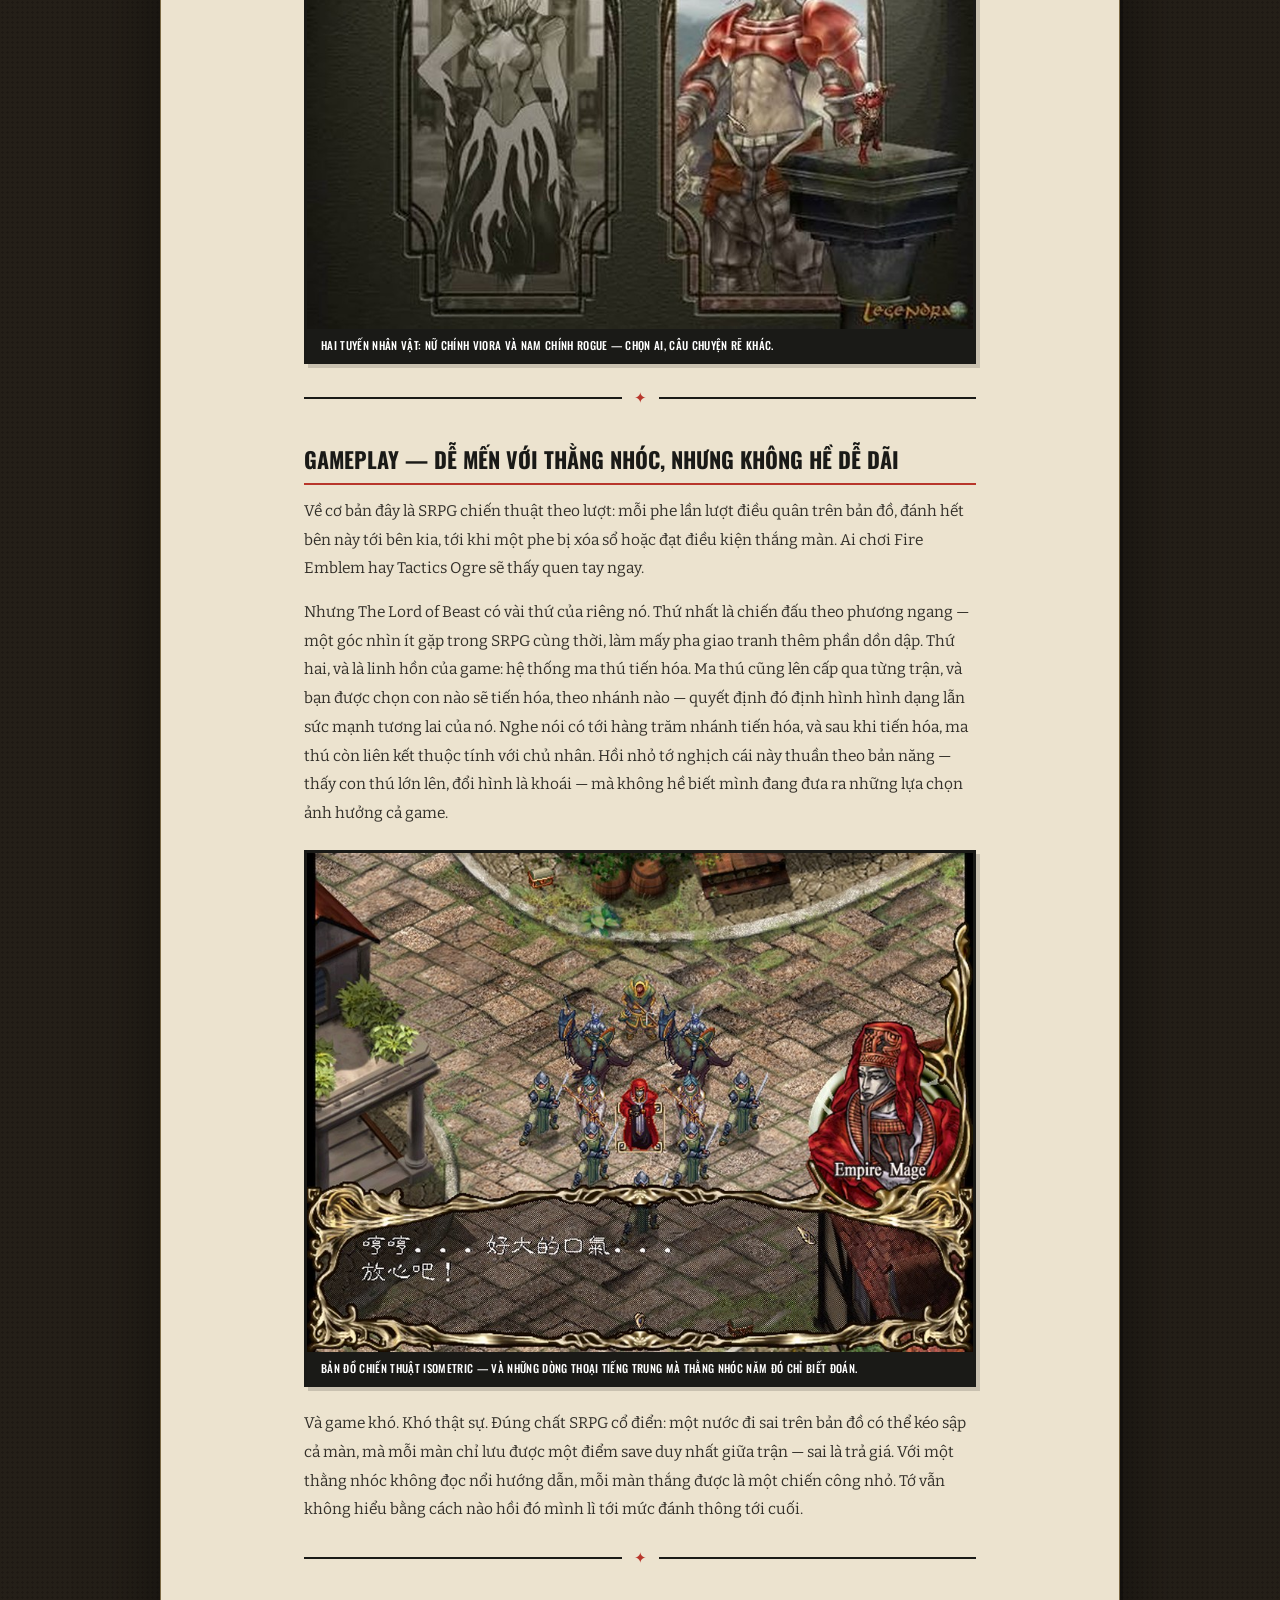
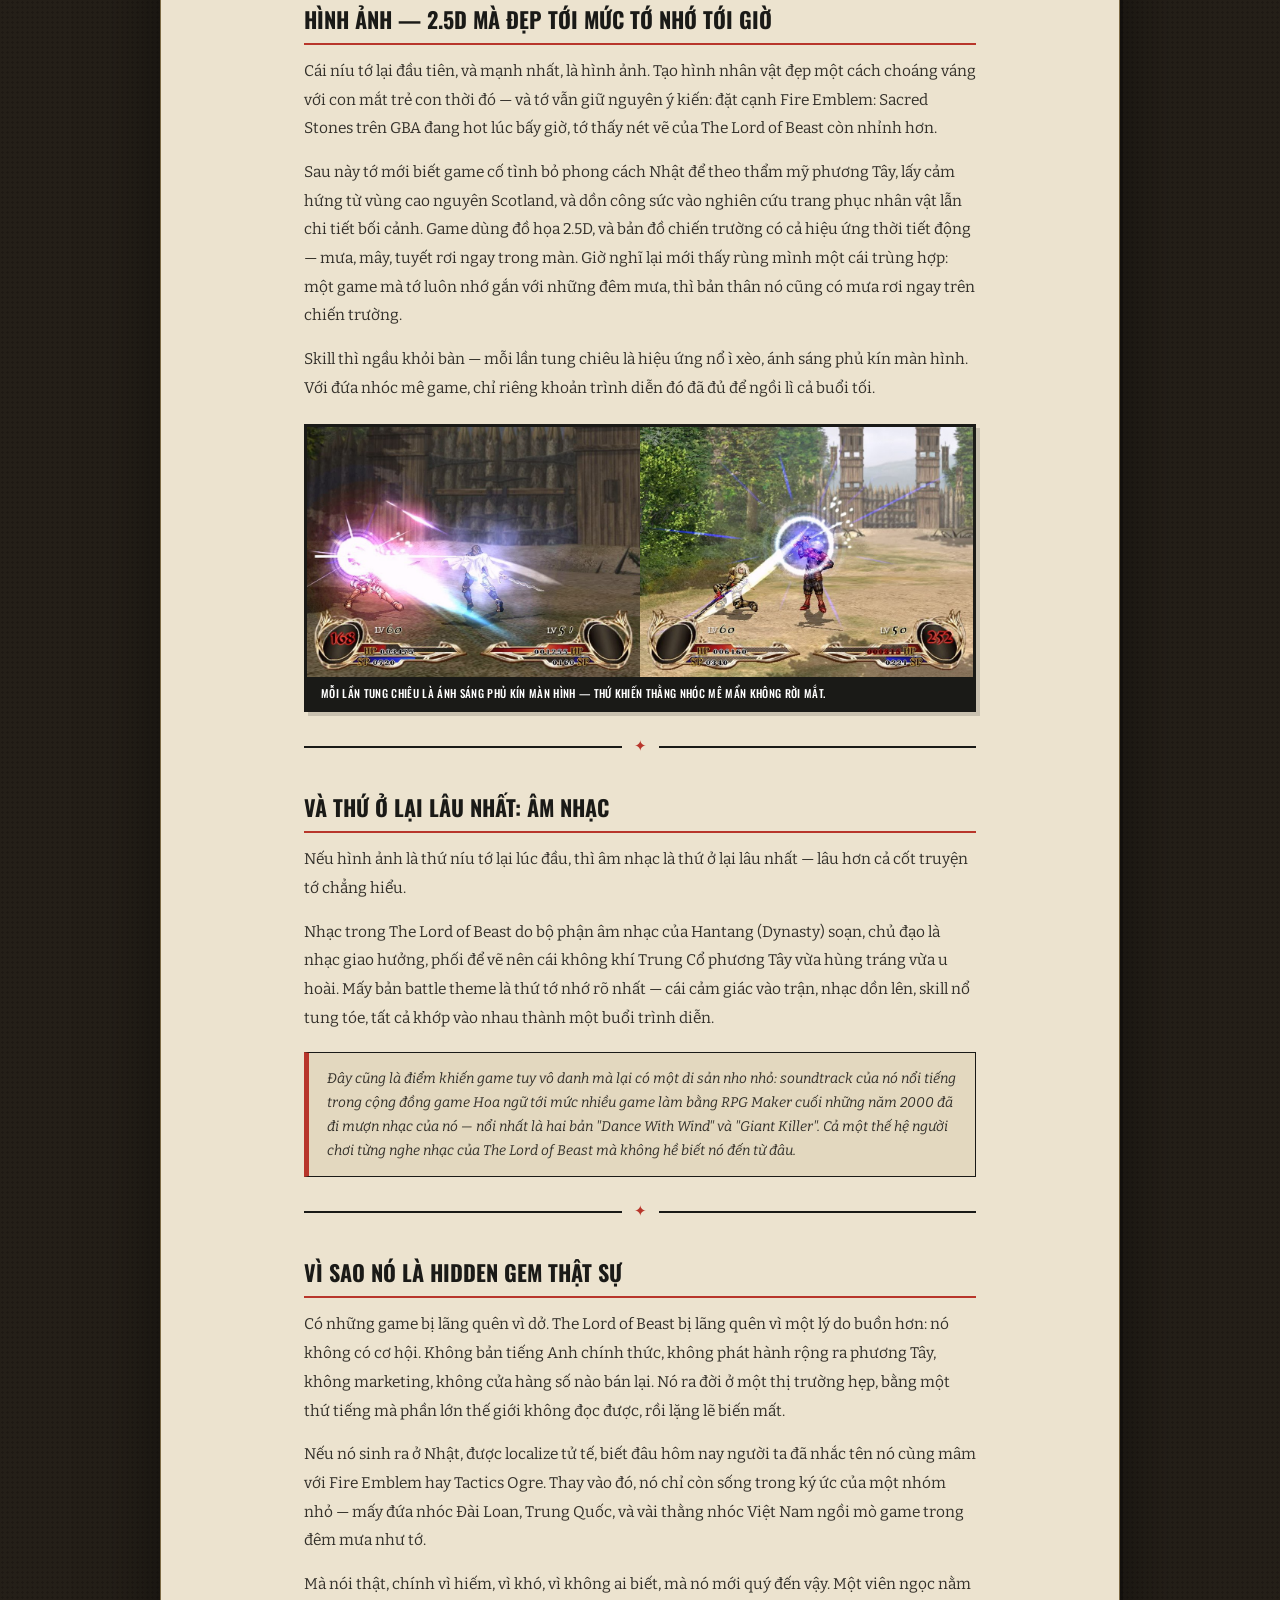
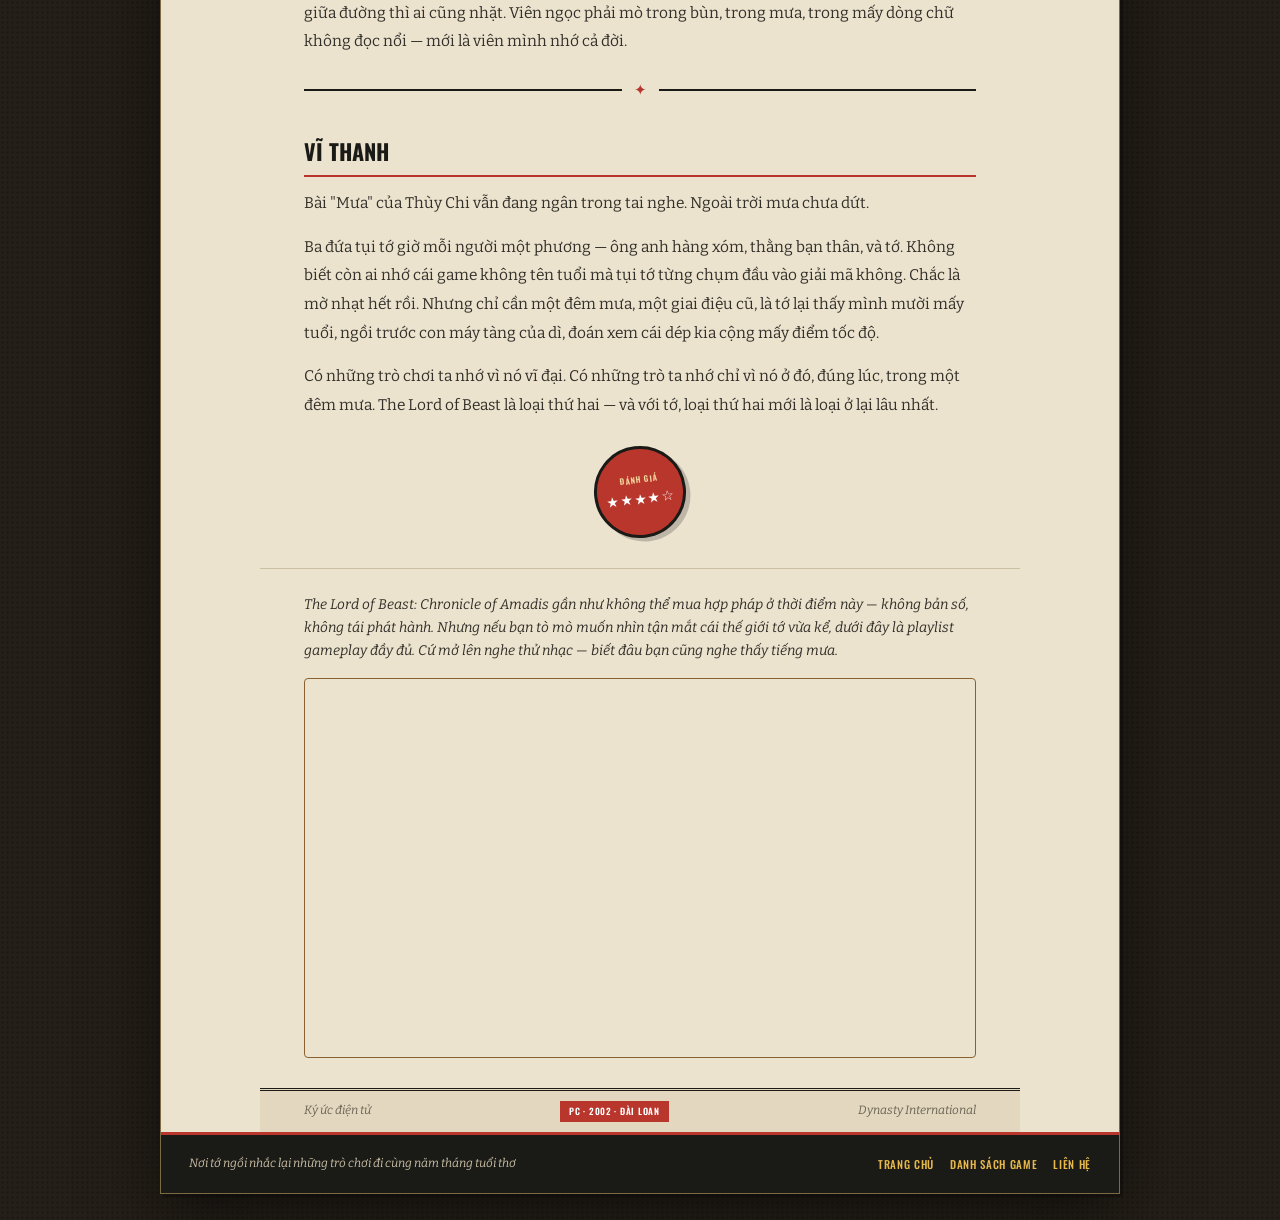
==== commit 882da00c: "Add files via upload" ====
--- a/amadis.html
+++ b/amadis.html
@@ -14,7 +14,7 @@
 
   <!-- ── Nav ── -->
   <header class="topbar">
-    <a href="index.html" class="logo">Ký ức điện tử <span>/ Review game thế hệ đầu</span></a>
+    <a href="index.html" class="logo">Ký ức điện tử <span>/ Tạp chí hoài niệm trò chơi</span></a>
     <nav>
       <ul>
         <li><a href="index.html" class="active">Trang chủ</a></li>
@@ -174,7 +174,7 @@
 
   <!-- ── Footer ── -->
   <footer class="site-footer">
-    <span>Ký ức điện tử — Viết về game từ 1985 đến 2003</span>
+    <span>Nơi tớ ngồi nhắc lại những trò chơi đi cùng năm tháng tuổi thơ</span>
     <nav style="display:flex;gap:16px;">
       <a href="index.html">Trang chủ</a>
       <a href="#">Danh sách game</a>
